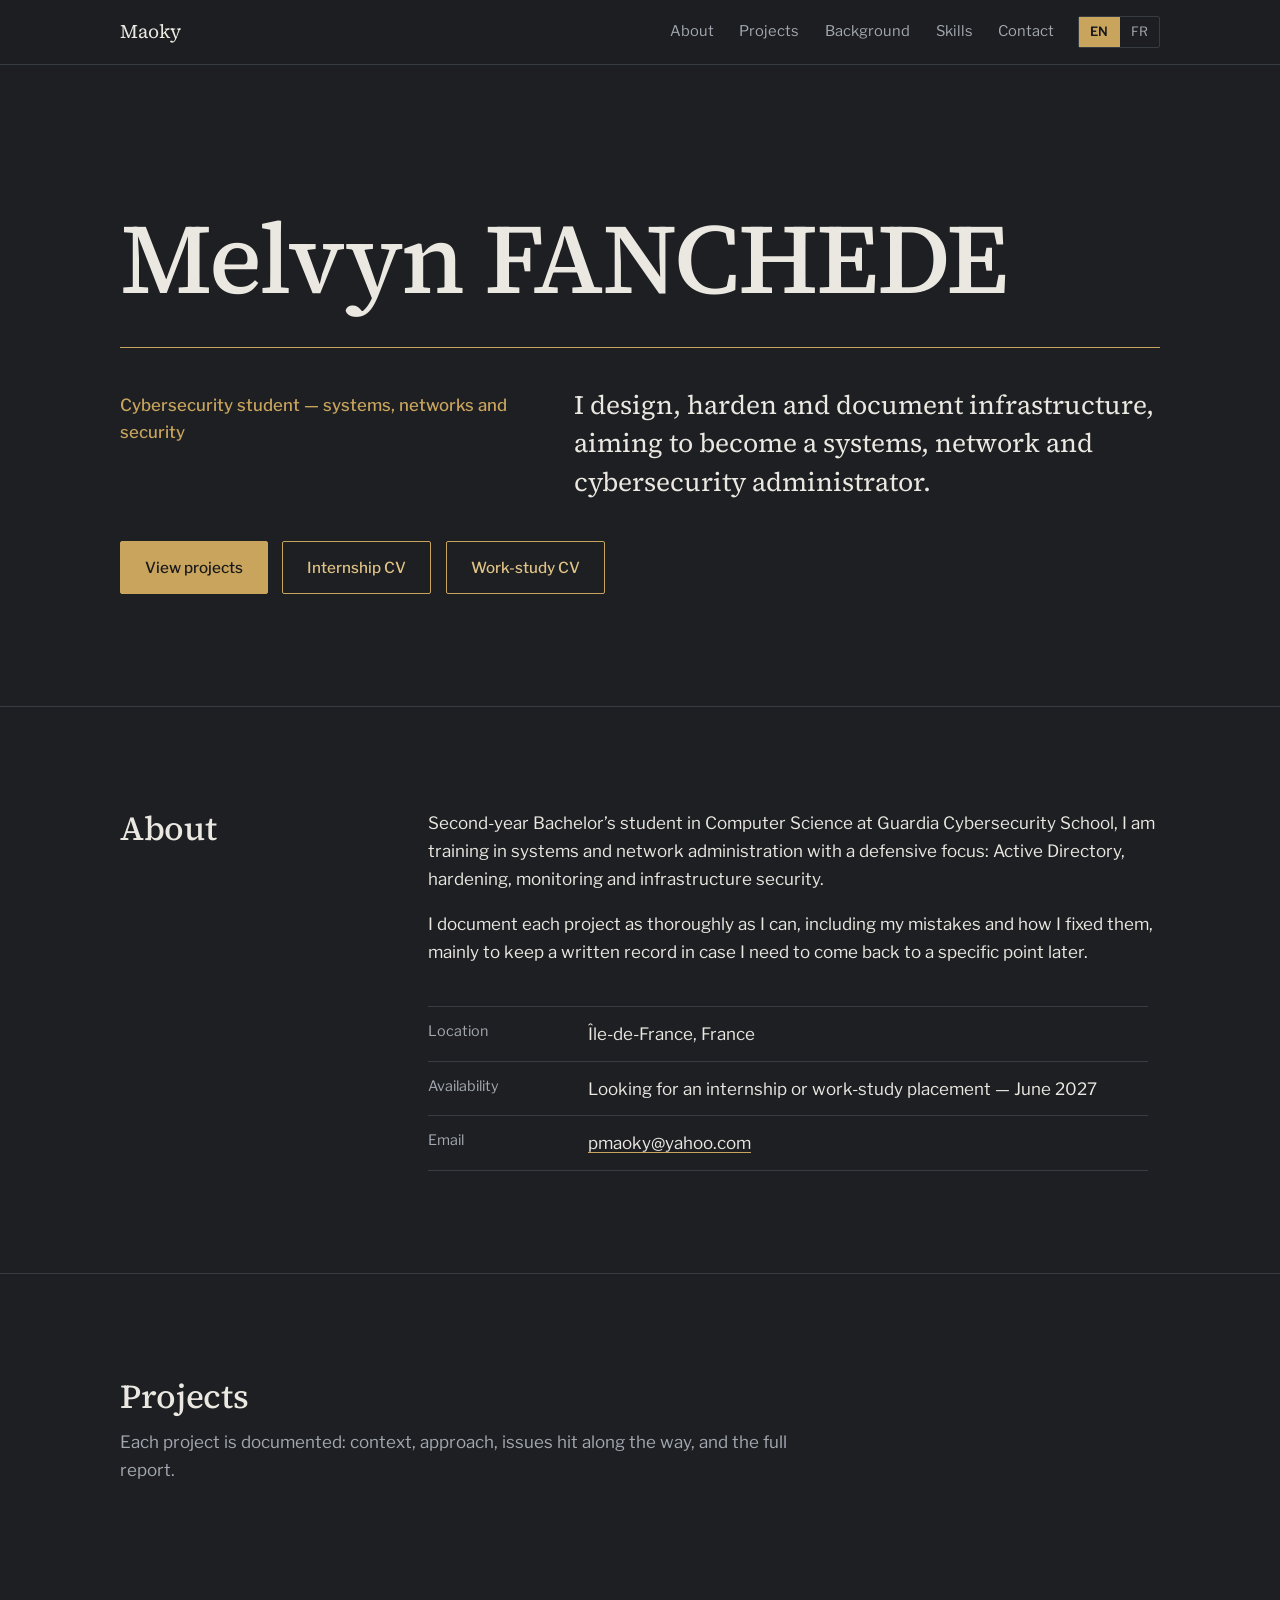
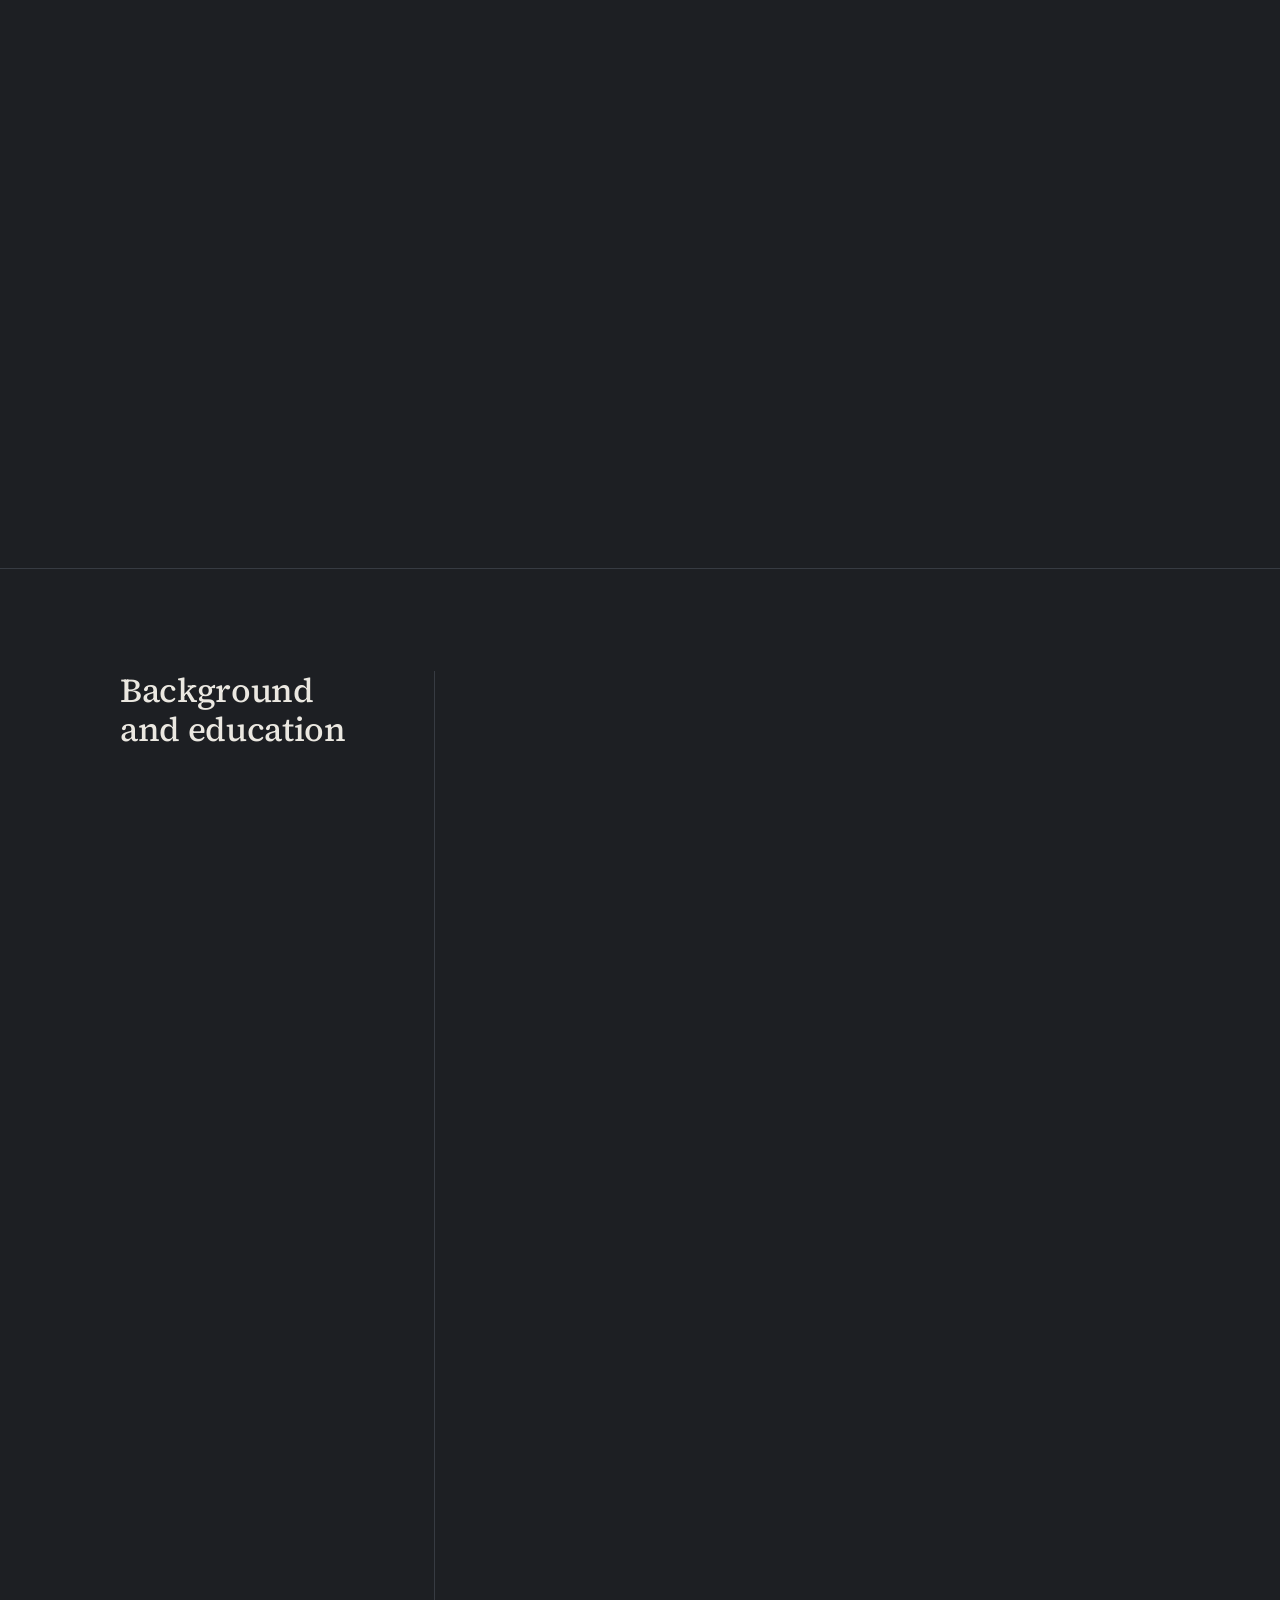
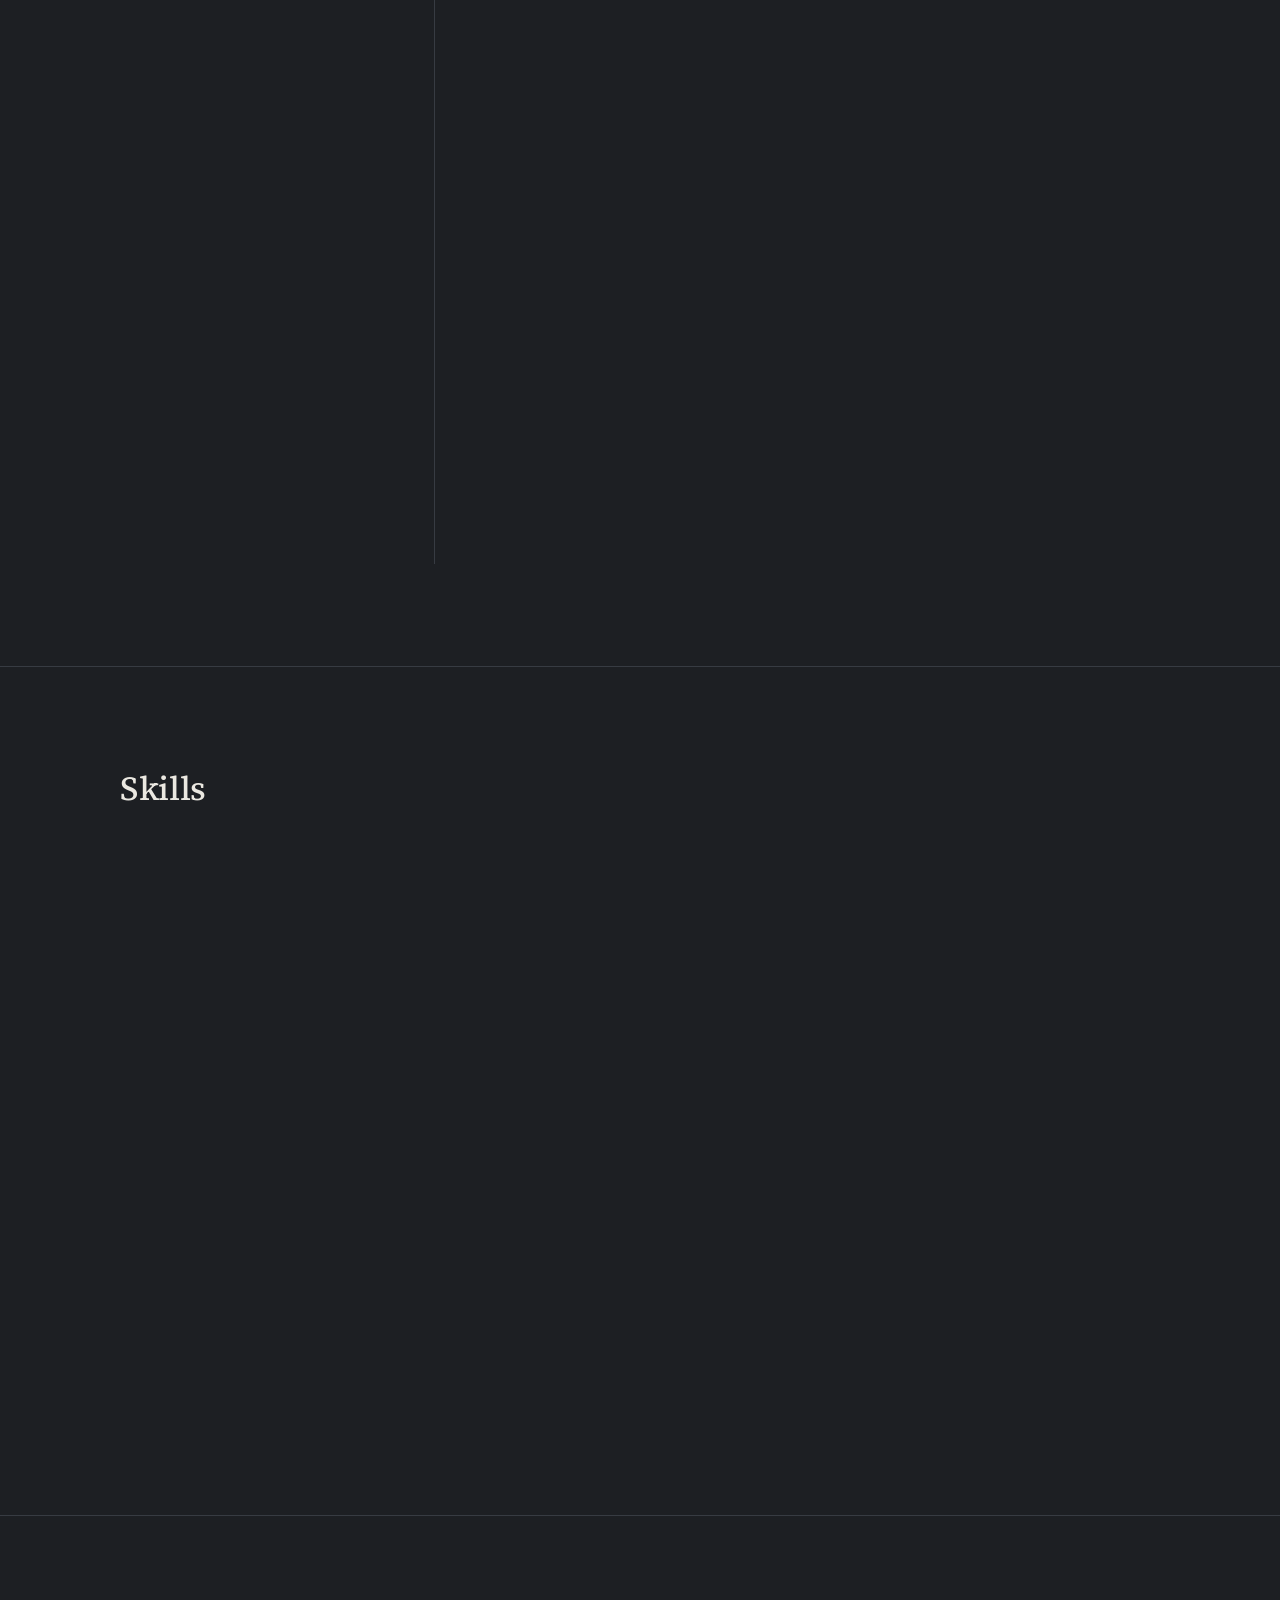
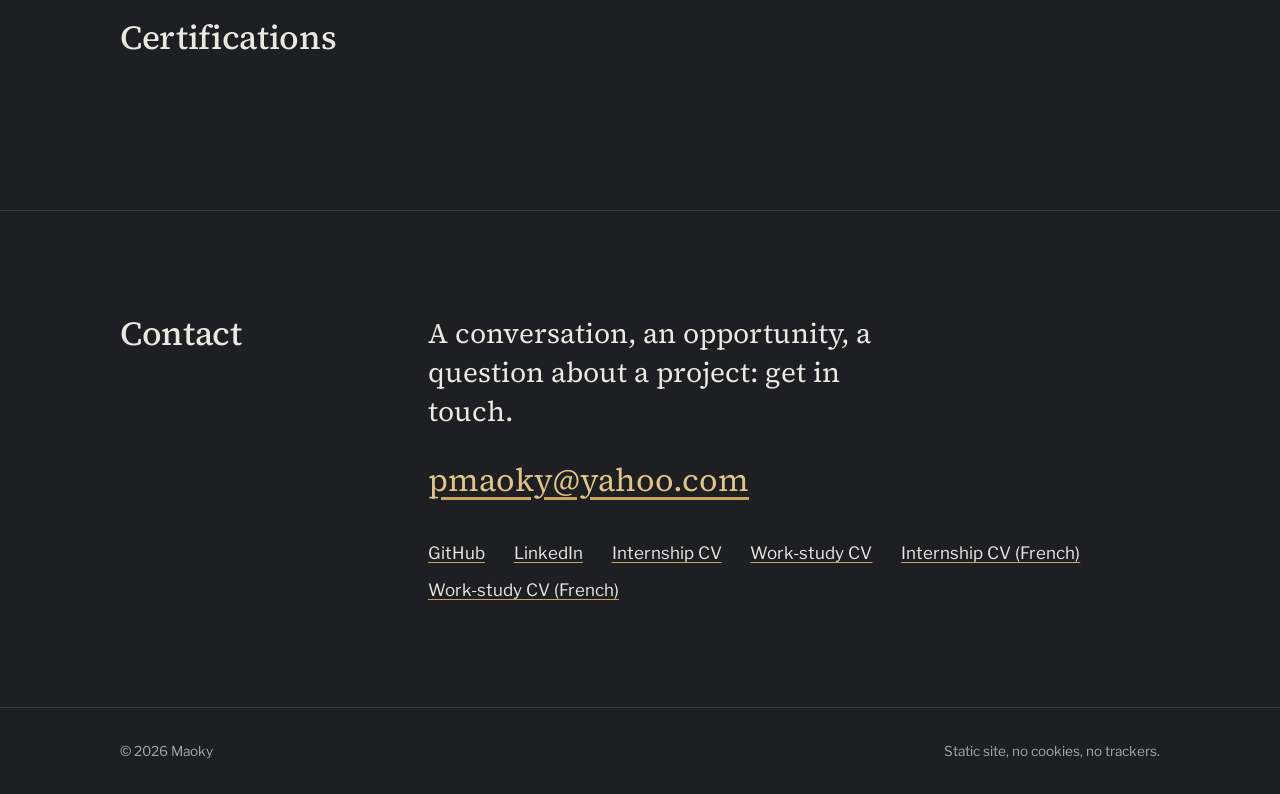
==== en/index.html @ ddc6fbf3 "Initial commit" ====
<!doctype html>
<html lang="en">
<head>
  <meta charset="utf-8">
  <meta name="viewport" content="width=device-width, initial-scale=1">
  <!-- Politique de sécurité du contenu : seules les ressources du site lui-même sont autorisées. -->
  <meta http-equiv="Content-Security-Policy" content="default-src 'none'; script-src 'self'; style-src 'self'; img-src 'self' data:; font-src 'self'; object-src 'self'; frame-src 'self'; connect-src 'self'; base-uri 'none'; form-action 'none'">
  <meta name="referrer" content="strict-origin-when-cross-origin">
  <meta name="color-scheme" content="dark">
  <meta name="theme-color" content="#1d1f23">
  <title>Maoky — Cybersecurity student: systems, networks and security</title>
  <meta name="description" content="I design, harden and document infrastructure, aiming to become a systems, network and cybersecurity administrator.">
  <link rel="icon" href="../favicon.svg" type="image/svg+xml">
  <link rel="stylesheet" href="../css/style.css?v=3">
  <script src="../js/main.js?v=3" defer></script>
</head>
<body data-page="home" data-root="../">
  <a class="skip" href="#main">Skip to content</a>
  <header class="topbar">
    <div class="wrap topbar-inner">
      <a class="brand" href="index.html">Maoky</a>
      <nav aria-label="Navigation">
        <ul class="nav">
          <li><a href="#about">About</a></li>
          <li><a href="#projects">Projects</a></li>
          <li><a href="#journey">Background</a></li>
          <li><a href="#skills">Skills</a></li>
          <li><a href="#contact">Contact</a></li>
        </ul>
      </nav>
      <div class="langs" role="group" aria-label="Langue / Language">
        <span aria-current="true">EN</span>
        <a href="../index.html" hreflang="fr" lang="fr" title="Switch to French">FR</a>
      </div>
    </div>
  </header>

  <main id="main">

    <!-- Accueil -->
    <section class="hero">
      <div class="wrap">
        <h1 class="hero-name">Melvyn FANCHEDE</h1>
        <div class="hero-rule" aria-hidden="true"></div>
        <div class="hero-grid">
          <p class="hero-role">Cybersecurity student — systems, networks and security</p>
          <p class="hero-tagline">I design, harden and document infrastructure, aiming to become a systems, network and cybersecurity administrator.</p>
        </div>
        <div class="actions">
          <a class="btn btn-solid" href="#projects">View projects</a>
          <a class="btn" href="../files/cv-stage-en.pdf" download>Internship CV</a>
          <a class="btn" href="../files/cv-alternance-en.pdf" download>Work-study CV</a>
        </div>
      </div>
    </section>

    <!-- À propos -->
    <section id="about" class="section">
      <div class="wrap two-col">
        <div><h2>About</h2></div>
        <div class="about-body">
          <p class="prose">Second-year Bachelor’s student in Computer Science at Guardia Cybersecurity School, I am training in systems and network administration with a defensive focus: Active Directory, hardening, monitoring and infrastructure security.</p>
          <p class="prose">I document each project as thoroughly as I can, including my mistakes and how I fixed them, mainly to keep a written record in case I need to come back to a specific point later.</p>
          <dl class="facts">
            <div><dt>Location</dt><dd>Île-de-France, France</dd></div>
            <div><dt>Availability</dt><dd>Looking for an internship or work-study placement — June 2027</dd></div>
            <div><dt>Email</dt><dd><a href="mailto:pmaoky@yahoo.com">pmaoky@yahoo.com</a></dd></div>
          </dl>
        </div>
      </div>
    </section>

    <!-- Projets : la liste est construite par js/main.js à partir de data/projets.json -->
    <section id="projects" class="section">
      <div class="wrap">
        <div class="section-head">
          <h2>Projects</h2>
          <p class="lead">Each project is documented: context, approach, issues hit along the way, and the full report.</p>
        </div>
        <div id="projects-list" aria-live="polite">
          <noscript><p class="state">JavaScript is required to display the projects.</p></noscript>
        </div>
      </div>
    </section>

    <!-- Parcours -->
    <section id="journey" class="section">
      <div class="wrap two-col">
        <div><h2>Background and education</h2></div>
        <ol class="timeline">
        <li class="step education reveal">
          <p class="step-period">2025 – present</p>
          <h3>Bachelor’s degree in Computer Science</h3>
          <p class="step-place"><span class="tag">Education</span> Guardia Cybersecurity School - Puteaux, France</p>
          <p class="prose"> - Infrastructure, systems and network administration &amp; monitoring</p>
          <p class="prose"> - Secure full-stack web development</p>
          <p class="prose"> - Crisis management exercise</p>
          <p class="prose"> - Introduction to reverse engineering</p>
          <p class="prose"> - Basic pentesting techniques</p>
          <p class="prose"> - Understanding cybersecurity challenges</p>
        </li>
        <li class="step experience reveal">
          <p class="step-period">May 2026 – July 2026</p>
          <h3>Systems and Network Administrator Intern</h3>
          <p class="step-place"><span class="tag">Experience</span> Les Résidences Yvelines Essonne - Mantes-la-Jolie, France</p>
          <p class="prose"> - IT asset management and support: helped renew the computer fleet by securing new workstations and handling day-to-day incidents, ensuring a smooth transition for users.</p>
          <p class="prose"> - Audited file servers by analysing internal access rights, identifying potential vulnerabilities.</p>
          <p class="prose"> - Mapped the internal network, making the infrastructure easier to understand and weak points easier to spot.</p>
          <p class="prose"> - Analysed the Microsoft security solutions in place, documenting configurations and protection mechanisms for the team.</p>
        </li>
         <li class="step education reveal">
          <p class="step-period">2022 - 2025</p>
          <h3>French Technological Baccalaureate STI2D - Digital Information Systems (SIN)</h3>
          <p class="step-place"><span class="tag">Education</span> Lycée Jules Ferry - Versailles, France</p>
          <p class="prose"> - Introduction to web languages such as HTML, CSS, JS and Bootstrap.</p>
          <p class="prose"> - Networking fundamentals.</p>
          <p class="prose"> - Arduino-based projects.</p>
          <p class="prose"> - Building SQL databases.</p>
        </li>
        <li class="step experience reveal">
          <p class="step-period">February 2022 - 1 week</p>
          <h3>Laboratory Technician Intern</h3>
          <p class="step-place"><span class="tag">Experience</span> GINGER CEBTP - Élancourt, France</p>
          <p class="prose"> - Designed and tested technical solutions using laboratory tools, meeting specific project needs.</p>
          <p class="prose"> - Ran tests on samples in the lab, helping validate project results.</p>
          <p class="prose"> - Used chemistry lab equipment for experiments, following safety and handling protocols.</p>
        </li>
        </ol>
      </div>
    </section>

    <!-- Compétences -->
    <section id="skills" class="section">
      <div class="wrap">
        <div class="section-head"><h2>Skills</h2></div>
        <div class="skill-grid">
        <div class="skill reveal">
          <h3>Active Directory</h3>
          <ul>
            <li>Windows Server, AD DS, GPO, tiered administration model</li>
            <li>PKI (AD CS) and LDAPS</li>
            <li>PingCastle audit and remediation</li>
            <li>PowerShell</li>
          </ul>
        </div>
        <div class="skill reveal">
          <h3>Networking</h3>
          <ul>
            <li>VLAN, trunk, inter-VLAN routing</li>
            <li>DHCP, DMZ</li>
            <li>pfSense</li>
          </ul>
        </div>
        <div class="skill reveal">
          <h3>Linux and monitoring</h3>
          <ul>
            <li>Debian</li>
            <li>Kali Linux</li>
            <li>Ubuntu</li>
            <li>Teleport bastion</li>
          </ul>
        </div>
        <div class="skill reveal">
          <h3>Virtualization</h3>
          <ul>
            <li>VMware Workstation</li>
            <li>VirtualBox</li>
            <li>Proxmox</li>
            <li>GNS3</li>
          </ul>
        </div>
        <div class="skill reveal">
          <h3>Pentesting</h3>
          <ul>
            <li>Banner Grabbing</li>
            <li>OS Fingerprinting</li>
            <li>Nmap</li>
            <li>Netdiscover</li>
            <li>Msfvenom</li>
            <li>Metasploitable</li>
          </ul>
        </div>
        </div>
      </div>
    </section>

    <!-- Certifications : images dans images/certifications/ (chemin avec ../ car la page est dans en/)
         Pour en ajouter une, copie un bloc <li>…</li> et change l'image, le texte "alt" et la légende. -->
    <section id="certifications" class="section">
      <div class="wrap">
        <div class="section-head"><h2>Certifications</h2></div>
        <ul class="gallery">
          <!-- Exemple : enlève les marques de commentaire autour de ce bloc et remplace les valeurs
          <li class="reveal">
            <figure>
              <a href="../images/certifications/nom-du-fichier.jpg" target="_blank" rel="noopener noreferrer">
                <img src="../images/certifications/nom-du-fichier.jpg" alt="Certificate Certification name" loading="lazy" decoding="async">
              </a>
              <figcaption>Certification name — Issuer, 2026</figcaption>
            </figure>
          </li>
          -->
        </ul>
      </div>
    </section>

    <!-- Contact -->
    <section id="contact" class="section contact">
      <div class="wrap two-col">
        <div><h2>Contact</h2></div>
        <div>
          <p class="contact-lead">A conversation, an opportunity, a question about a project: get in touch.</p>
          <p><a class="contact-mail" href="mailto:pmaoky@yahoo.com">pmaoky@yahoo.com</a></p>
          <ul class="links">
            <li><a href="https://github.com/ma0ky" rel="noopener noreferrer" target="_blank">GitHub</a></li>
            <li><a href="https://www.linkedin.com/in/melvyn-fanchede-admin" rel="noopener noreferrer" target="_blank">LinkedIn</a></li>
            <li><a href="../files/cv-stage-en.pdf" download>Internship CV</a></li>
            <li><a href="../files/cv-alternance-en.pdf" download>Work-study CV</a></li>
            <li><a href="../files/cv-stage-fr.pdf" download hreflang="fr">Internship CV (French)</a></li>
            <li><a href="../files/cv-alternance-fr.pdf" download hreflang="fr">Work-study CV (French)</a></li>
          </ul>
        </div>
      </div>
    </section>

  </main>

  <footer class="footer">
    <div class="wrap footer-inner">
      <span>© 2026 Maoky</span>
      <span>Static site, no cookies, no trackers.</span>
    </div>
  </footer>
</body>
</html>
---- css/style.css ----
/* ───────── Polices (auto-hébergées, aucune requête externe) ───────── */
@font-face {
  font-family: 'Libre Franklin';
  font-style: normal;
  font-weight: 100 900;
  font-display: swap;
  src: url('../fonts/libre-franklin-latin-wght-normal.woff2') format('woff2');
}
@font-face {
  font-family: 'Source Serif 4';
  font-style: normal;
  font-weight: 200 900;
  font-display: swap;
  src: url('../fonts/source-serif-4-latin-wght-normal.woff2') format('woff2');
}

/* ───────── Tokens ───────── */
:root {
  --bg: #1d1f23;          /* anthracite */
  --bg-deep: #17181b;
  --bg-raised: #25282d;
  --line: #373b42;
  --text: #ebe8e1;
  --muted: #a3a8b0;
  --gold: #c9a45c;        /* laiton, sobre */
  --gold-bright: #e0c386;
  --gold-tint: rgba(201, 164, 92, 0.09);

  --serif: 'Source Serif 4', 'Iowan Old Style', Palatino, Georgia, serif;
  --sans: 'Libre Franklin', system-ui, -apple-system, 'Segoe UI', sans-serif;

  --wrap: 1120px;
  --gutter: clamp(1.25rem, 4vw, 2.5rem);
}

/* ───────── Base ───────── */
*, *::before, *::after { box-sizing: border-box; }
html { scroll-padding-top: 5.5rem; -webkit-text-size-adjust: 100%; }
body {
  margin: 0;
  background: var(--bg);
  color: var(--text);
  font-family: var(--sans);
  font-size: 1.0625rem;
  line-height: 1.65;
  -webkit-font-smoothing: antialiased;
}
@media (prefers-reduced-motion: no-preference) { html { scroll-behavior: smooth; } }
::selection { background: var(--gold); color: var(--bg-deep); }
img { display: block; max-width: 100%; }
a { color: inherit; text-decoration-color: var(--gold); text-underline-offset: 0.2em; }
a:hover { color: var(--gold-bright); }
:focus-visible { outline: 2px solid var(--gold-bright); outline-offset: 3px; border-radius: 2px; }
ul, ol { margin: 0; padding: 0; list-style: none; }
p { margin: 0 0 1em; }
h1, h2, h3 { font-family: var(--serif); font-weight: 500; line-height: 1.15; margin: 0; letter-spacing: -0.01em; }
h2 { font-size: clamp(1.7rem, 3vw, 2.1rem); }
h3 { font-size: 1.35rem; }
.muted { color: var(--muted); }

.wrap { width: 100%; max-width: var(--wrap); margin: 0 auto; padding: 0 var(--gutter); }
.narrow > * { max-width: 780px; }

.skip { position: absolute; left: -999px; top: 0.5rem; background: var(--gold); color: var(--bg-deep); padding: 0.5rem 1rem; z-index: 100; }
.skip:focus { left: 0.5rem; }

/* ───────── Barre du haut ───────── */
.topbar {
  position: sticky; top: 0; z-index: 50;
  background: rgba(29, 31, 35, 0.92);
  backdrop-filter: blur(8px);
  border-bottom: 1px solid var(--line);
}
.topbar-inner { display: flex; align-items: center; gap: 1.5rem; min-height: 4rem; flex-wrap: wrap; }
.brand { font-family: var(--serif); font-size: 1.2rem; text-decoration: none; margin-right: auto; padding: 0.5rem 0; }
.nav { display: flex; gap: 1.6rem; font-size: 0.92rem; }
.nav a { color: var(--muted); text-decoration: none; padding: 0.4rem 0; border-bottom: 1px solid transparent; transition: color 0.2s, border-color 0.2s; }
.nav a:hover { color: var(--text); border-color: var(--gold); }
.langs { display: flex; font-size: 0.8rem; border: 1px solid var(--line); border-radius: 2px; }
.langs > * { padding: 0.25rem 0.7rem; text-decoration: none; }
.langs [aria-current] { background: var(--gold); color: var(--bg-deep); font-weight: 600; }
.langs a { color: var(--muted); }
@media (max-width: 760px) {
  .topbar-inner { gap: 0.25rem 1rem; padding-bottom: 0.4rem; }
  nav { order: 3; width: 100%; overflow-x: auto; }
  .nav { gap: 1.2rem; white-space: nowrap; }
}

/* ───────── Accueil ───────── */
.hero { padding: clamp(4.5rem, 12vw, 9rem) 0 clamp(4rem, 9vw, 7rem); }
.hero-name { font-size: clamp(2.8rem, 8.5vw, 6.2rem); line-height: 1; font-weight: 500; letter-spacing: -0.02em; }
.hero-rule { height: 1px; background: var(--gold); margin: clamp(1.5rem, 3vw, 2.5rem) 0; transform-origin: left; }
.hero-grid { display: grid; gap: 1.2rem 4rem; }
@media (min-width: 860px) { .hero-grid { grid-template-columns: 1fr 1.5fr; align-items: start; } }
.hero-role { color: var(--gold); font-weight: 500; font-size: 1.05rem; margin: 0.35rem 0 0; }
.hero-tagline { font-family: var(--serif); font-size: clamp(1.3rem, 2.4vw, 1.65rem); line-height: 1.45; margin: 0; }
.actions { display: flex; flex-wrap: wrap; gap: 0.9rem; margin-top: 2.5rem; }

/* Un seul moment orchestré : l'ouverture de l'accueil */
@media (prefers-reduced-motion: no-preference) {
  .hero-name { animation: rise 0.8s cubic-bezier(0.2, 0.7, 0.2, 1) both; }
  .hero-rule { animation: draw 1.1s cubic-bezier(0.6, 0, 0.2, 1) 0.3s both; }
  .hero-grid { animation: rise 0.8s ease 0.85s both; }
  .actions { animation: rise 0.8s ease 1.05s both; }
}
@keyframes rise { from { opacity: 0; transform: translateY(14px); } to { opacity: 1; transform: none; } }
@keyframes draw { from { transform: scaleX(0); } to { transform: scaleX(1); } }

/* ───────── Boutons ───────── */
.btn {
  display: inline-block; padding: 0.8rem 1.5rem;
  border: 1px solid var(--gold); border-radius: 2px;
  color: var(--gold-bright); text-decoration: none; font-weight: 500; font-size: 0.95rem;
  transition: background 0.2s, color 0.2s;
}
.btn:hover { background: var(--gold-tint); color: var(--gold-bright); }
.btn.btn-solid { background: var(--gold); color: var(--bg-deep); }
.btn.btn-solid:hover { background: var(--gold-bright); color: var(--bg-deep); }
.textlink { color: var(--gold-bright); font-weight: 500; font-size: 0.95rem; }

/* ───────── Sections ───────── */
.section { padding: clamp(3.5rem, 8vw, 6.5rem) 0; border-top: 1px solid var(--line); }
.section-head { margin-bottom: clamp(2rem, 4vw, 3.5rem); max-width: 60ch; }
.section-head .lead { color: var(--muted); margin: 0.8rem 0 0; }
.two-col { display: grid; gap: 1.5rem 4rem; grid-template-columns: minmax(0, 1fr); }
.two-col > * { min-width: 0; }
@media (min-width: 860px) {
  .two-col { grid-template-columns: minmax(0, 1fr) minmax(0, 3fr); }
  .two-col > :first-child { position: sticky; top: 6rem; align-self: start; }
}
.prose { max-width: 66ch; margin-bottom: 1em; }
.prose.pre { white-space: pre-line; }
.points { list-style: disc; padding-left: 1.25em; }
.points li { margin-bottom: 0.5em; }
.points li::marker { color: var(--gold); }
.points .pre { white-space: pre-line; }

/* À propos */
.facts { margin: 2.5rem 0 0; max-width: 60ch; }
.facts > div { display: grid; grid-template-columns: minmax(5.5rem, 9rem) minmax(0, 1fr); gap: 1rem; padding: 0.8rem 0; border-top: 1px solid var(--line); }
.facts > div:last-child { border-bottom: 1px solid var(--line); }
.facts dt { color: var(--muted); font-size: 0.9rem; }
.facts dd { margin: 0; overflow-wrap: anywhere; }

/* ───────── Projets ───────── */
.feature { display: grid; gap: 1.8rem 3.5rem; margin-bottom: clamp(3rem, 6vw, 5rem); }
@media (min-width: 860px) { .feature { grid-template-columns: 1.15fr 1fr; align-items: center; } }
.feature-media {
  display: block; aspect-ratio: 16 / 10; overflow: hidden;
  border: 1px solid var(--line); border-radius: 3px; background: var(--bg-raised);
  text-decoration: none;
}
.feature-media img { width: 100%; height: 100%; object-fit: cover; transition: transform 0.7s cubic-bezier(0.2, 0.7, 0.2, 1); }
.feature:hover .feature-media img { transform: scale(1.035); }
.ph {
  display: grid; place-items: center; width: 100%; height: 100%;
  background: linear-gradient(135deg, var(--bg-raised), var(--bg-deep));
  font-family: var(--serif); font-size: clamp(3rem, 8vw, 5rem); color: var(--gold); opacity: 0.75;
}
.feature-body h3 { font-size: clamp(1.6rem, 3vw, 2.1rem); margin: 0.2rem 0 1rem; }
.feature-body h3 a { text-decoration: none; }
.meta { color: var(--muted); font-size: 0.88rem; margin: 0; }

.chips { display: flex; flex-wrap: wrap; gap: 0.4rem; margin: 0 0 1.4rem; }
.chips li { border: 1px solid var(--line); border-radius: 2px; padding: 0.1rem 0.6rem; font-size: 0.8rem; color: var(--muted); }

.index { border-top: 1px solid var(--line); }
.index > li { border-bottom: 1px solid var(--line); }
.row {
  position: relative; display: grid; gap: 0.5rem 2rem; padding: 1.5rem 1rem;
  text-decoration: none; transition: background 0.25s;
}
@media (min-width: 860px) { .row { grid-template-columns: 9.5rem 1fr 14rem; align-items: baseline; } }
.row::before {
  content: ''; position: absolute; left: 0; top: 0; bottom: 0; width: 3px;
  background: var(--gold); transform: scaleY(0); transform-origin: top; transition: transform 0.3s ease;
}
.row:hover { background: var(--gold-tint); color: var(--text); }
.row:hover::before, .row:focus-visible::before { transform: scaleY(1); }
.row-date { color: var(--muted); font-size: 0.9rem; }
.row-main { display: grid; gap: 0.25rem; }
.row-title { font-family: var(--serif); font-size: 1.35rem; line-height: 1.25; }
.row-sum { color: var(--muted); font-size: 0.95rem; }
.row-stack { color: var(--muted); font-size: 0.85rem; }
.row:hover .row-title { color: var(--gold-bright); }

/* ───────── Parcours (une vraie séquence : frise) ───────── */
.timeline { border-left: 1px solid var(--line); margin-left: 0.4rem; }
.step { position: relative; padding: 0 0 2.8rem 2rem; }
.step:last-child { padding-bottom: 0; }
.step::before {
  content: ''; position: absolute; left: -0.4rem; top: 0.45rem; width: 0.75rem; height: 0.75rem;
  border: 1px solid var(--gold); border-radius: 50%; background: var(--bg);
}
.step.experience::before { background: var(--gold); }
.step-period { color: var(--gold); font-size: 0.9rem; font-variant-numeric: tabular-nums; margin: 0 0 0.3rem; }
.step h3 { margin-bottom: 0.35rem; }
.step-place { color: var(--muted); margin: 0 0 0.8rem; }
.tag { border: 1px solid var(--line); border-radius: 2px; padding: 0 0.45rem; font-size: 0.78rem; margin-right: 0.4rem; }

/* ───────── Compétences ───────── */
.skill-grid { display: grid; gap: 2.8rem 3rem; grid-template-columns: repeat(auto-fit, minmax(240px, 1fr)); }
.skill { position: relative; padding-top: 1.1rem; border-top: 1px solid var(--line); }
.skill::before { content: ''; position: absolute; top: -1px; left: 0; width: 2.5rem; height: 2px; background: var(--gold); }
.skill h3 { font-size: 1.2rem; margin-bottom: 0.8rem; }
.skill li { padding: 0.35rem 0; border-bottom: 1px solid var(--line); font-size: 0.97rem; color: var(--muted); }
.skill li:last-child { border-bottom: 0; }

/* ───────── Contact ───────── */
.contact-lead { font-family: var(--serif); font-size: clamp(1.35rem, 2.6vw, 1.75rem); line-height: 1.4; max-width: 30ch; margin-bottom: 1.4rem; }
.contact-mail { overflow-wrap: anywhere; font-family: var(--serif); font-size: clamp(1.4rem, 3vw, 2rem); color: var(--gold-bright); }
.links { display: flex; flex-wrap: wrap; gap: 0.6rem 1.8rem; margin-top: 2rem; }

/* ───────── Pied de page ───────── */
.footer { border-top: 1px solid var(--line); padding: 2rem 0; color: var(--muted); font-size: 0.85rem; }
.footer-inner { display: flex; flex-wrap: wrap; justify-content: space-between; gap: 0.5rem 2rem; }

/* ───────── Page projet ───────── */
.project { padding: 3rem 0 6rem; }
.back { display: inline-block; margin-bottom: 2rem; }
.project-head h1 { font-size: clamp(2.2rem, 5.5vw, 3.5rem); margin: 0.3rem 0 1.2rem; }
.project-head .lead { font-family: var(--serif); font-size: 1.3rem; line-height: 1.5; color: var(--text); max-width: 54ch; }
.stack-line { display: flex; flex-wrap: wrap; align-items: baseline; gap: 0.6rem 1.2rem; margin-top: 1.5rem; }
.stack-line .chips { margin: 0; }
.cover { width: 100%; aspect-ratio: 16 / 9; object-fit: cover; margin-top: 2.5rem; border: 1px solid var(--line); border-radius: 3px; }
.block { margin-top: 3.5rem; padding-top: 2rem; border-top: 1px solid var(--line); }
.block h2 { font-size: 1.5rem; margin-bottom: 1.1rem; }
.gallery { display: grid; gap: 1rem; grid-template-columns: repeat(auto-fit, minmax(260px, 1fr)); }
.gallery img { width: 100%; border: 1px solid var(--line); border-radius: 3px; background: var(--bg-raised); }
.gallery figure { margin: 0; }
.gallery figcaption { margin-top: 0.6rem; font-size: 0.9rem; color: var(--muted); }
.pdf { display: block; width: 100%; height: 80vh; min-height: 520px; border: 1px solid var(--line); border-radius: 3px; background: var(--bg-raised); margin-bottom: 1.4rem; }

/* ───────── Apparition au scroll (activée par main.js) ───────── */
@media (prefers-reduced-motion: no-preference) {
  .reveal { transition: opacity 0.7s ease, transform 0.7s ease; }
  .reveal.is-hidden { opacity: 0; transform: translateY(12px); }
}

/* ───────── États de chargement (projets rendus par main.js) ───────── */
.state { color: var(--muted); }
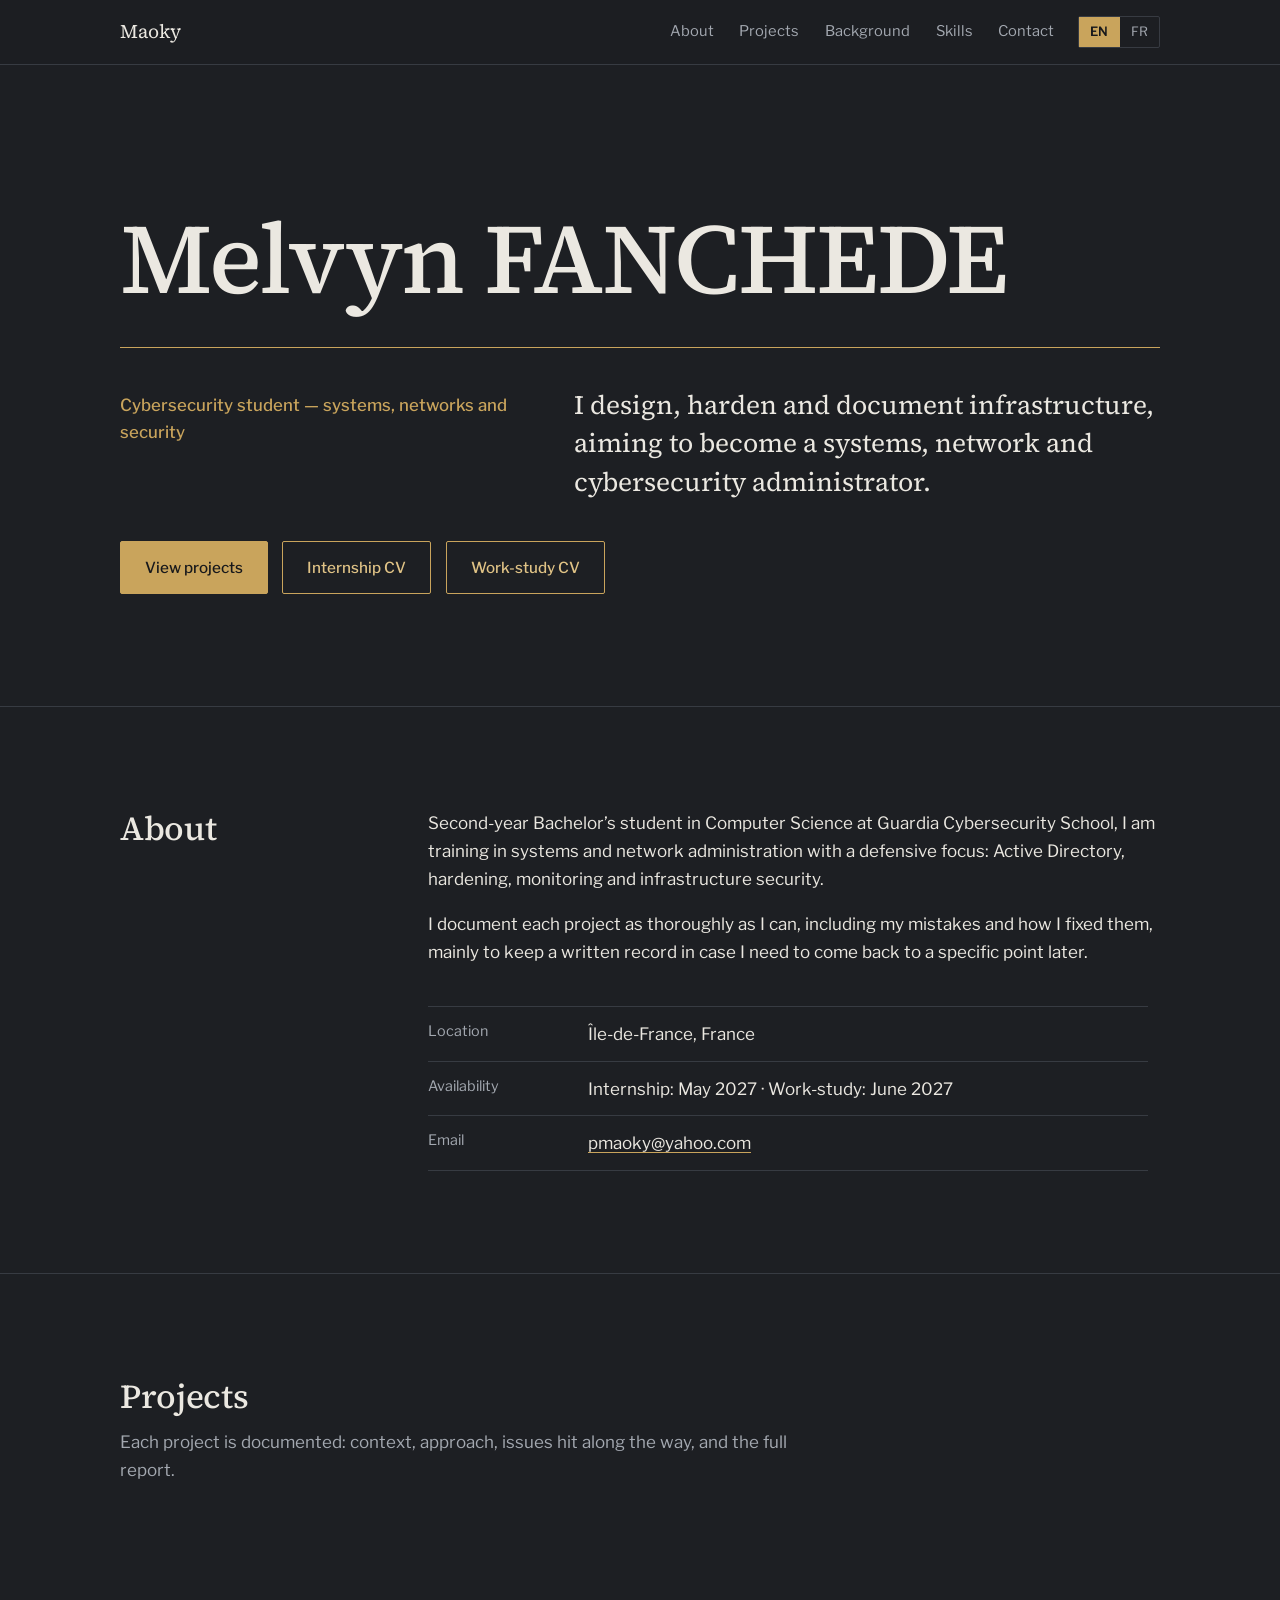
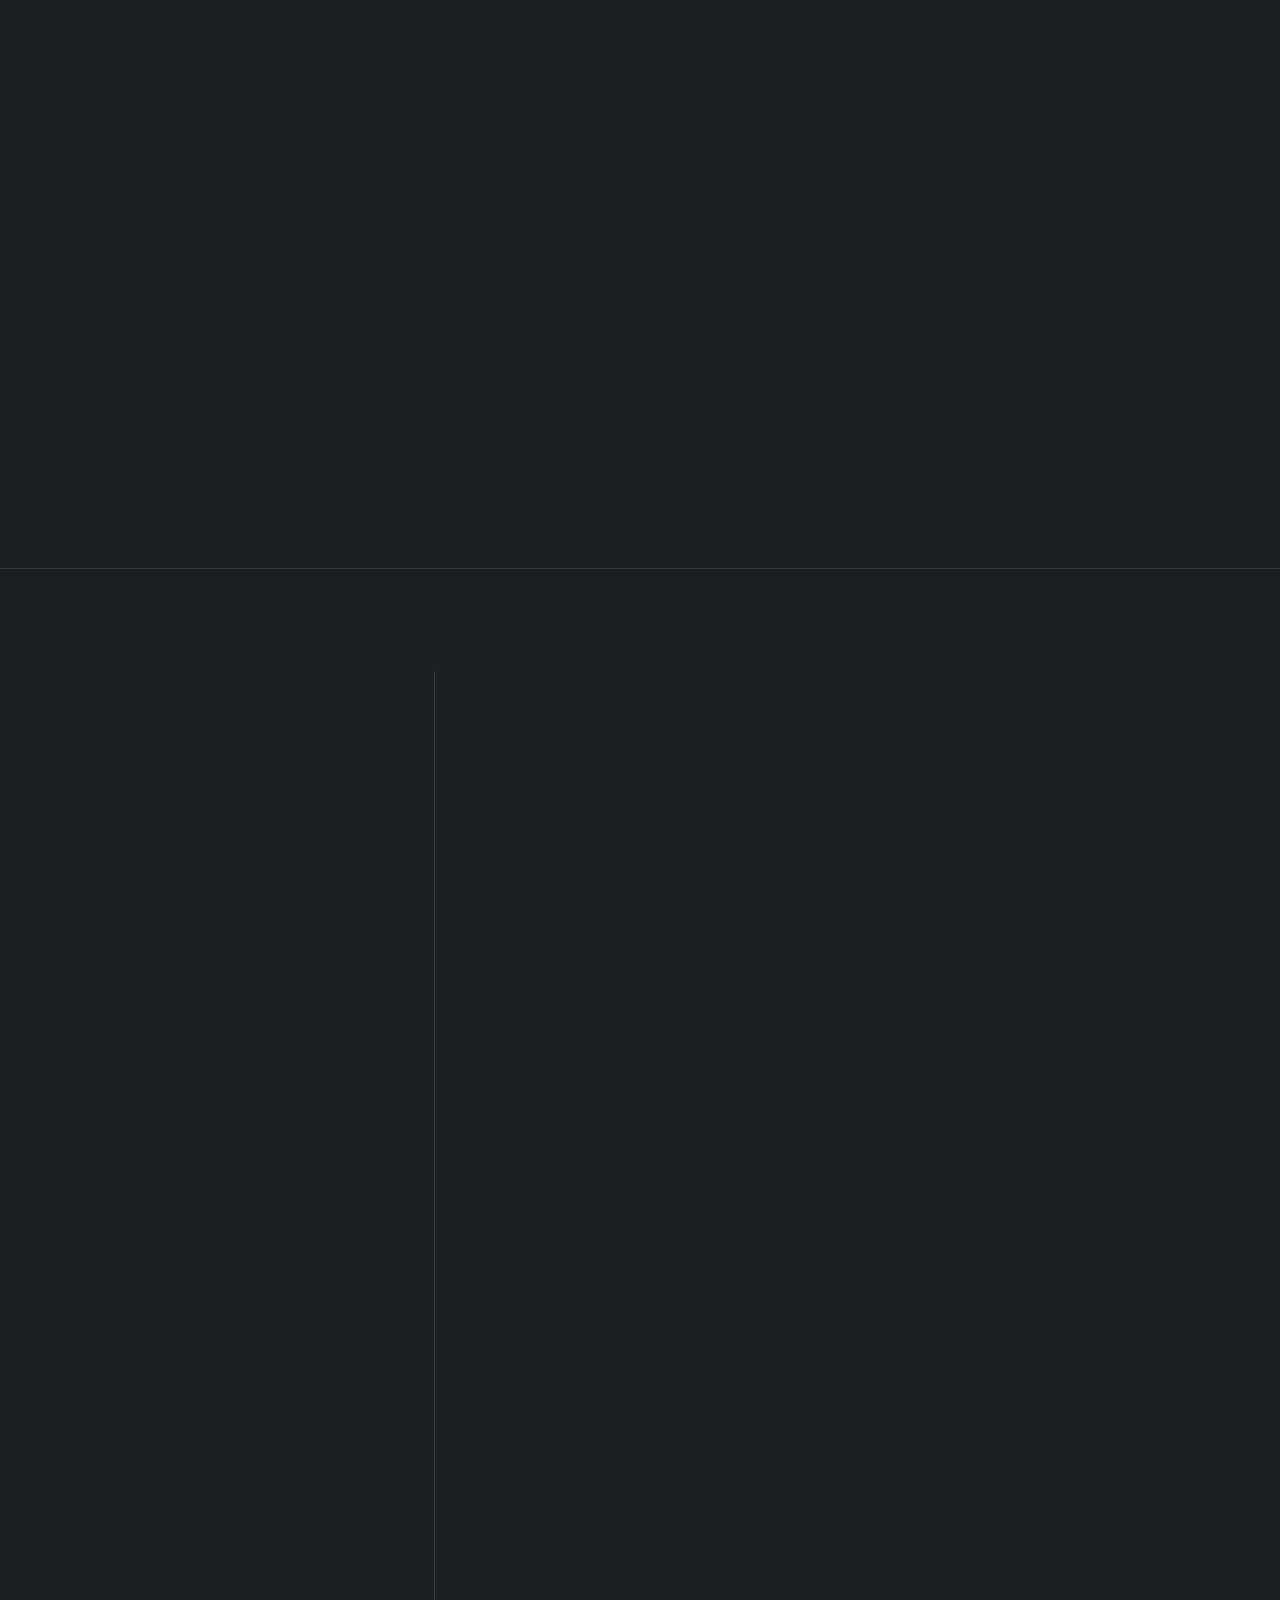
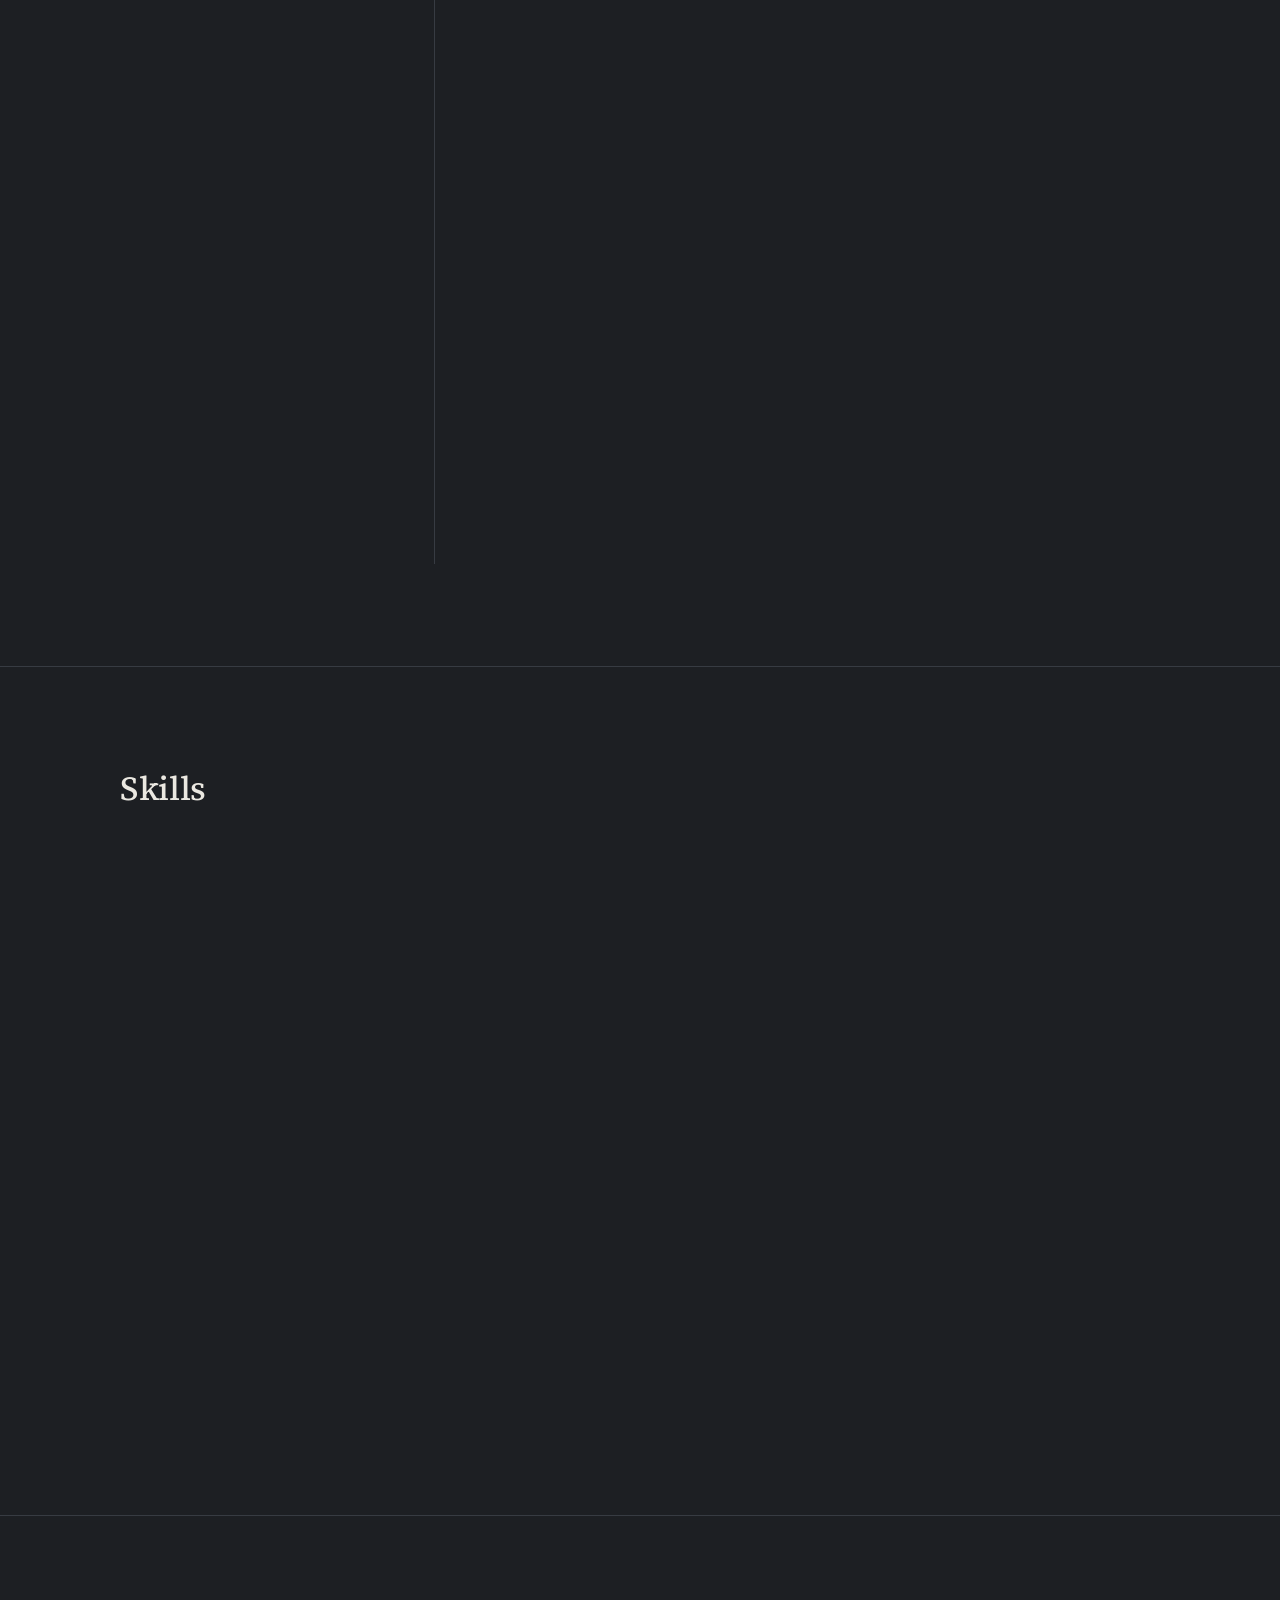
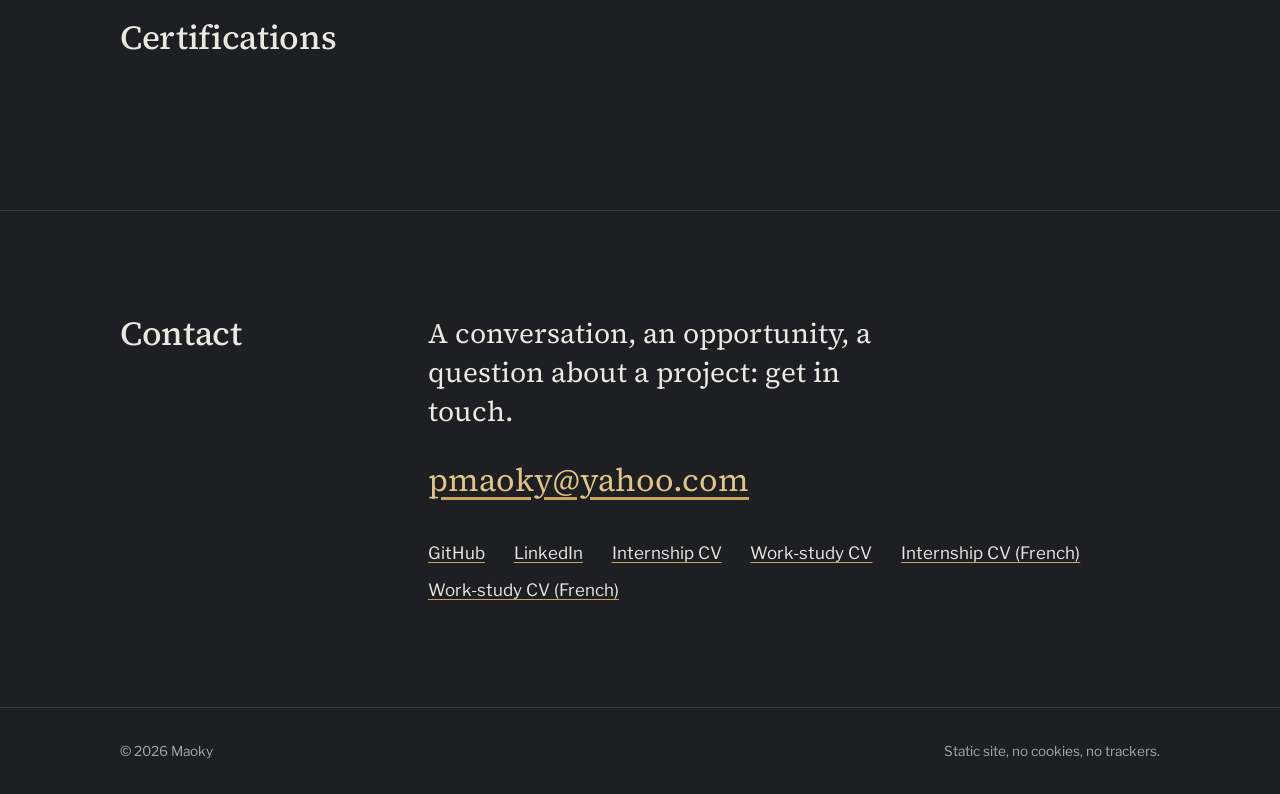
==== commit 4400ca33: "Ajout CV stage/alternance et disponibilités" ====
--- a/en/index.html
+++ b/en/index.html
@@ -63,7 +63,7 @@
           <p class="prose">I document each project as thoroughly as I can, including my mistakes and how I fixed them, mainly to keep a written record in case I need to come back to a specific point later.</p>
           <dl class="facts">
             <div><dt>Location</dt><dd>Île-de-France, France</dd></div>
-            <div><dt>Availability</dt><dd>Looking for an internship or work-study placement — June 2027</dd></div>
+            <div><dt>Availability</dt><dd>Internship: May 2027 · Work-study: June 2027</dd></div>
             <div><dt>Email</dt><dd><a href="mailto:pmaoky@yahoo.com">pmaoky@yahoo.com</a></dd></div>
           </dl>
         </div>
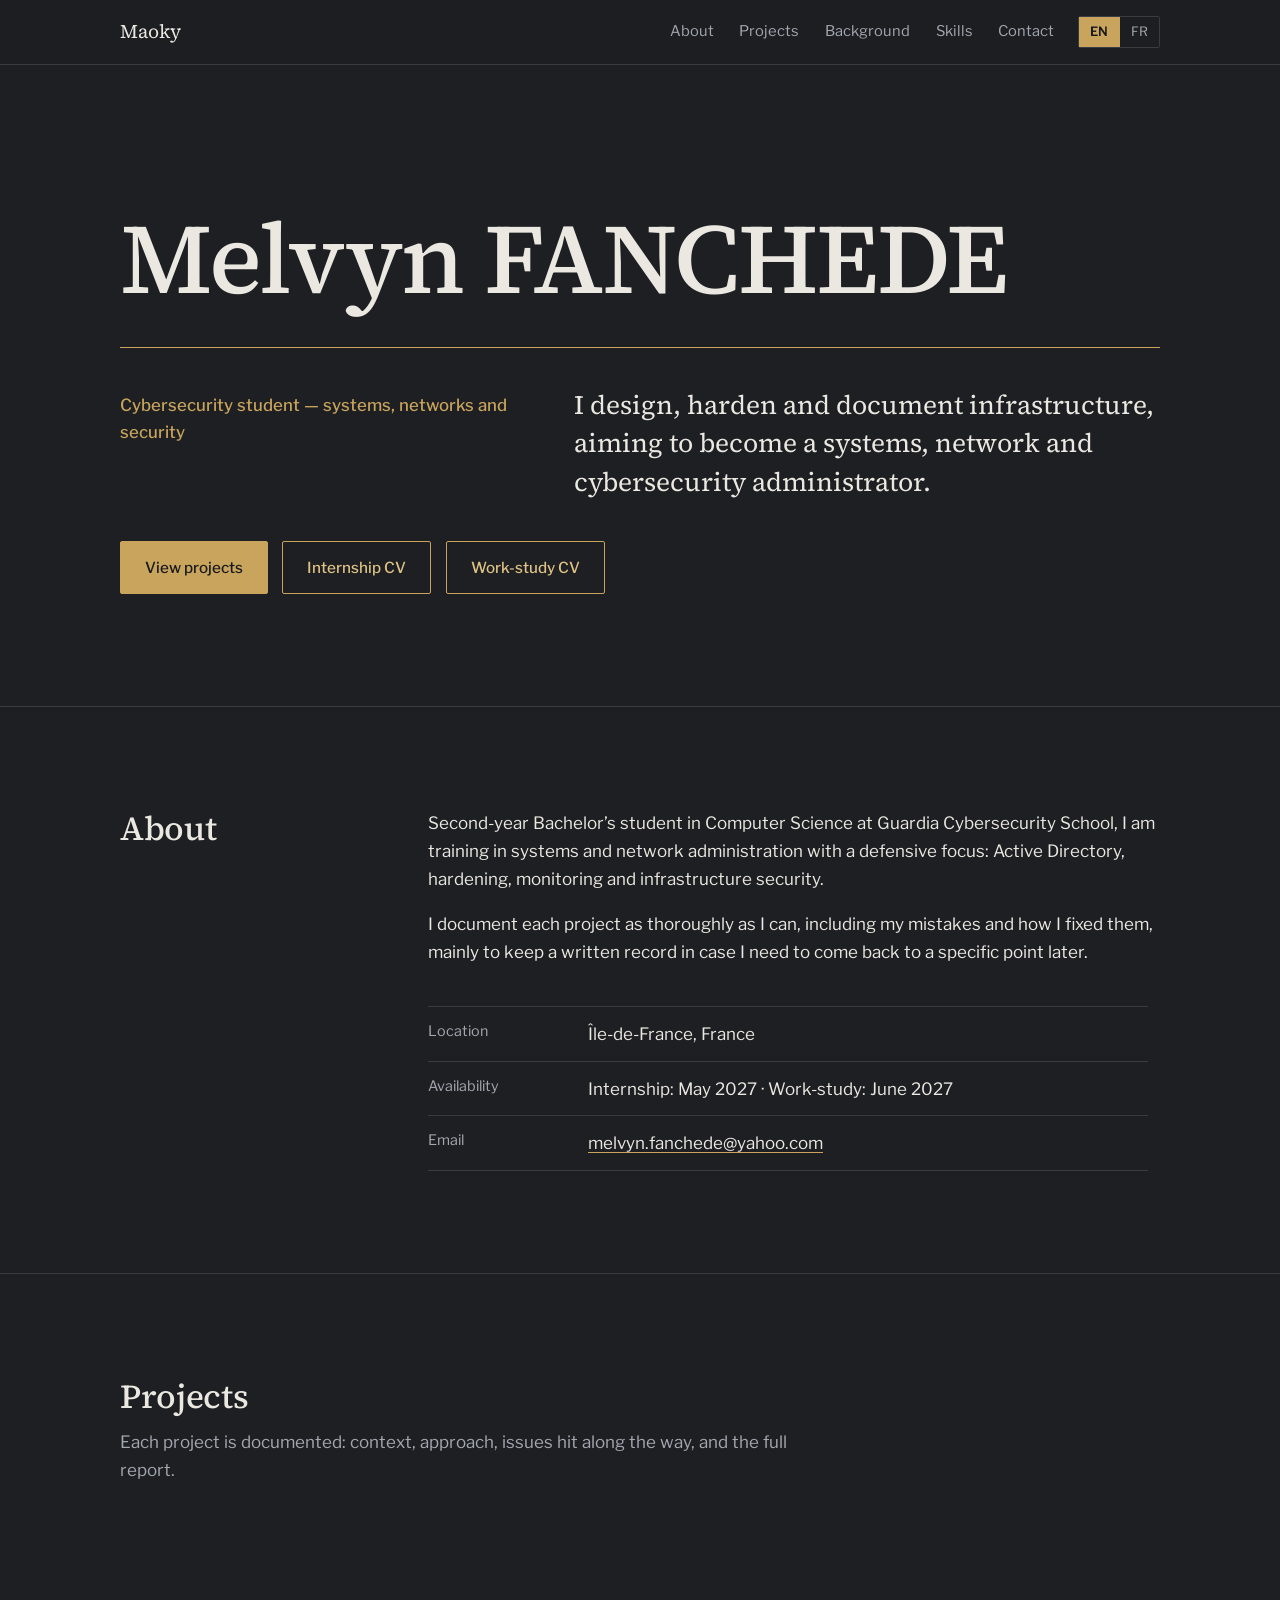
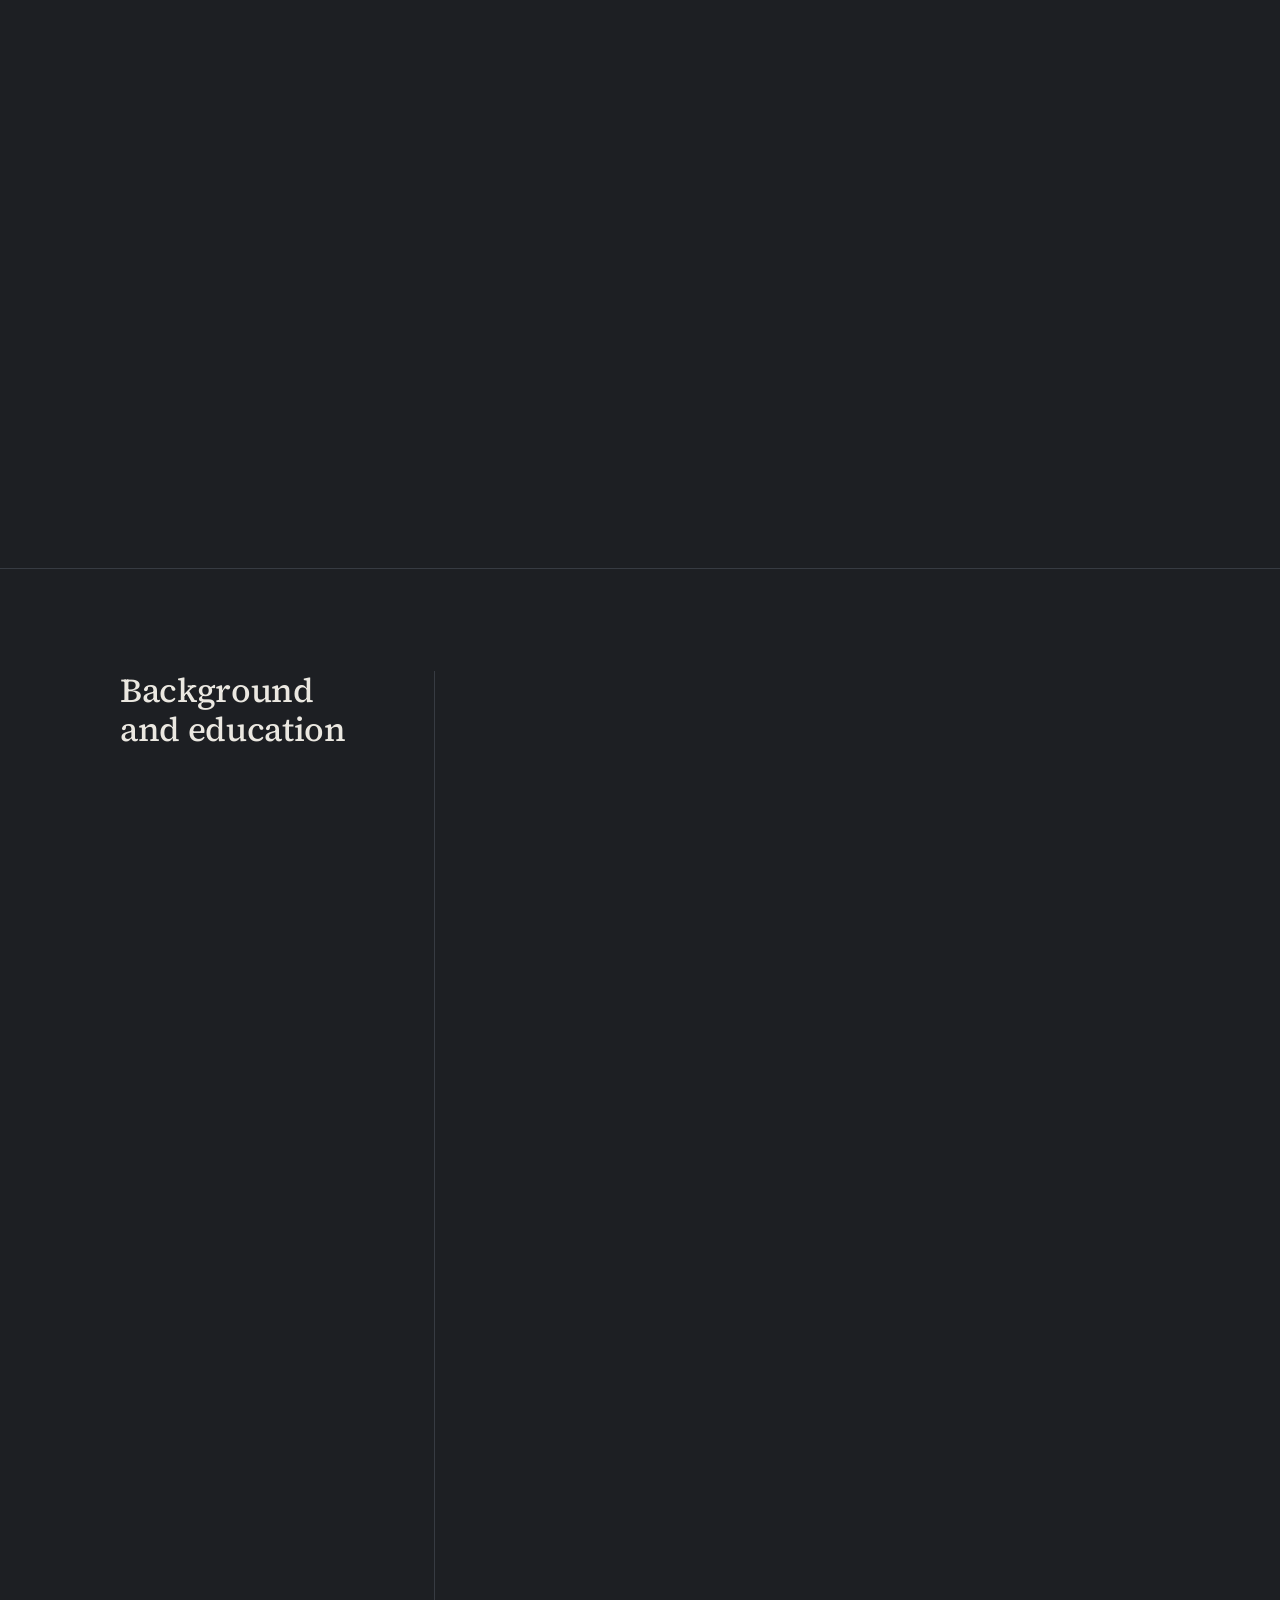
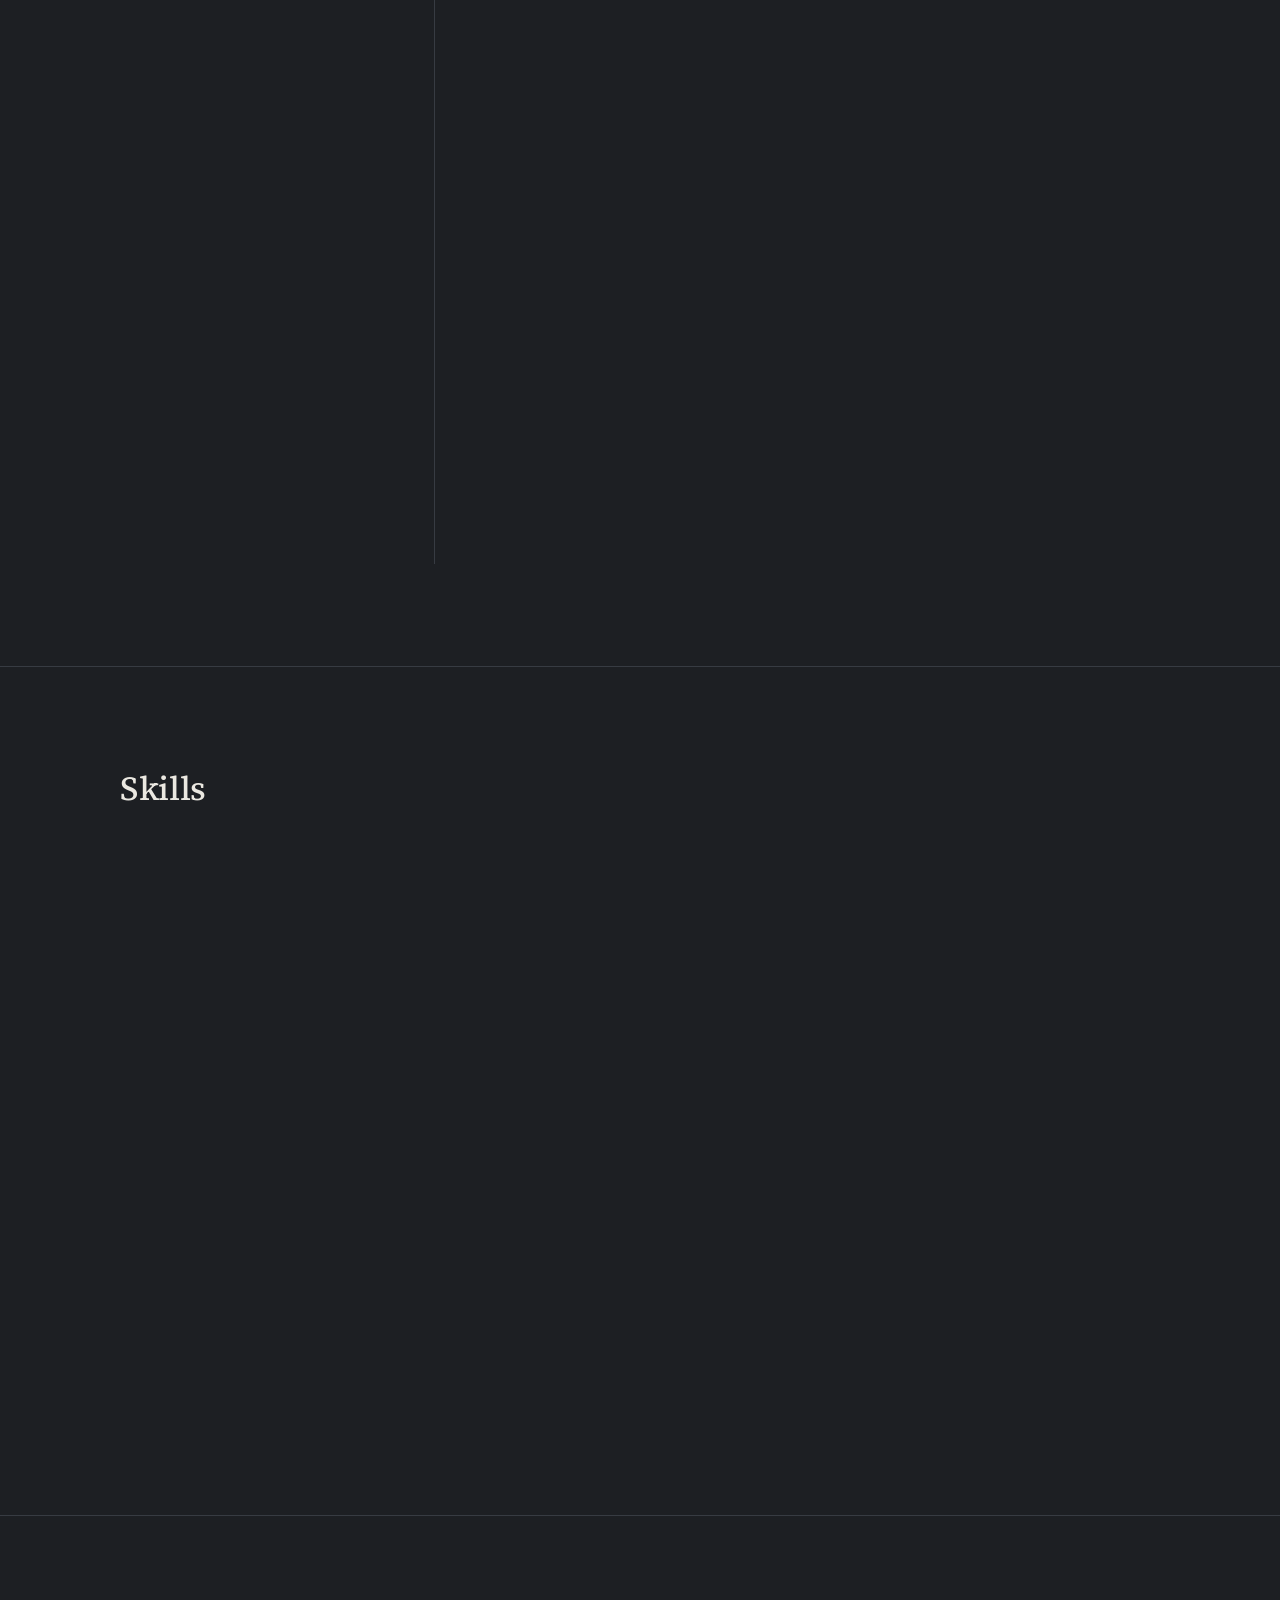
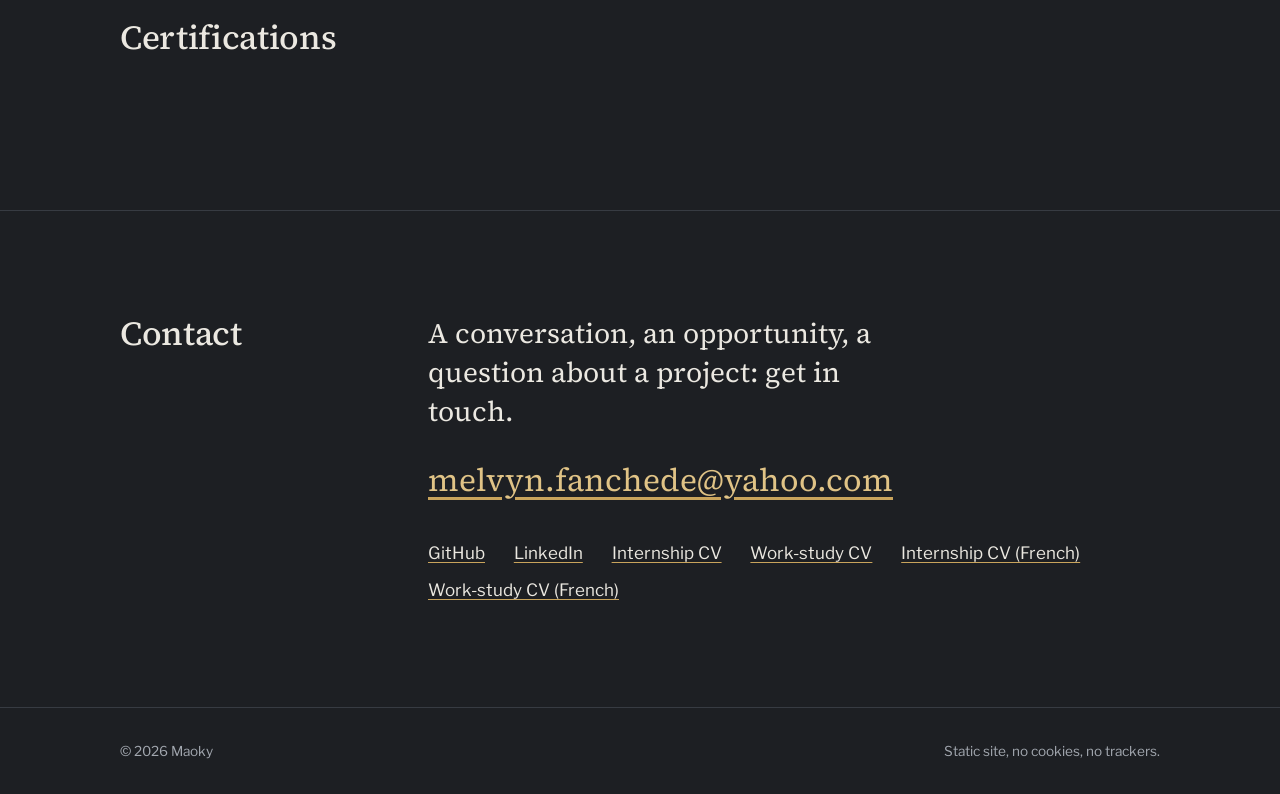
==== commit 105fdd6b: "mail en + 78200" ====
--- a/en/index.html
+++ b/en/index.html
@@ -64,7 +64,7 @@
           <dl class="facts">
             <div><dt>Location</dt><dd>Île-de-France, France</dd></div>
             <div><dt>Availability</dt><dd>Internship: May 2027 · Work-study: June 2027</dd></div>
-            <div><dt>Email</dt><dd><a href="mailto:pmaoky@yahoo.com">pmaoky@yahoo.com</a></dd></div>
+            <div><dt>Email</dt><dd><a href="mailto:melvyn.fanchede@yahoo.com">melvyn.fanchede@yahoo.com</a></dd></div>
           </dl>
         </div>
       </div>
@@ -210,7 +210,7 @@
         <div><h2>Contact</h2></div>
         <div>
           <p class="contact-lead">A conversation, an opportunity, a question about a project: get in touch.</p>
-          <p><a class="contact-mail" href="mailto:pmaoky@yahoo.com">pmaoky@yahoo.com</a></p>
+          <p><a class="contact-mail" href="mailto:melvyn.fanchede@yahoo.com">melvyn.fanchede@yahoo.com</a></p>
           <ul class="links">
             <li><a href="https://github.com/ma0ky" rel="noopener noreferrer" target="_blank">GitHub</a></li>
             <li><a href="https://www.linkedin.com/in/melvyn-fanchede-admin" rel="noopener noreferrer" target="_blank">LinkedIn</a></li>
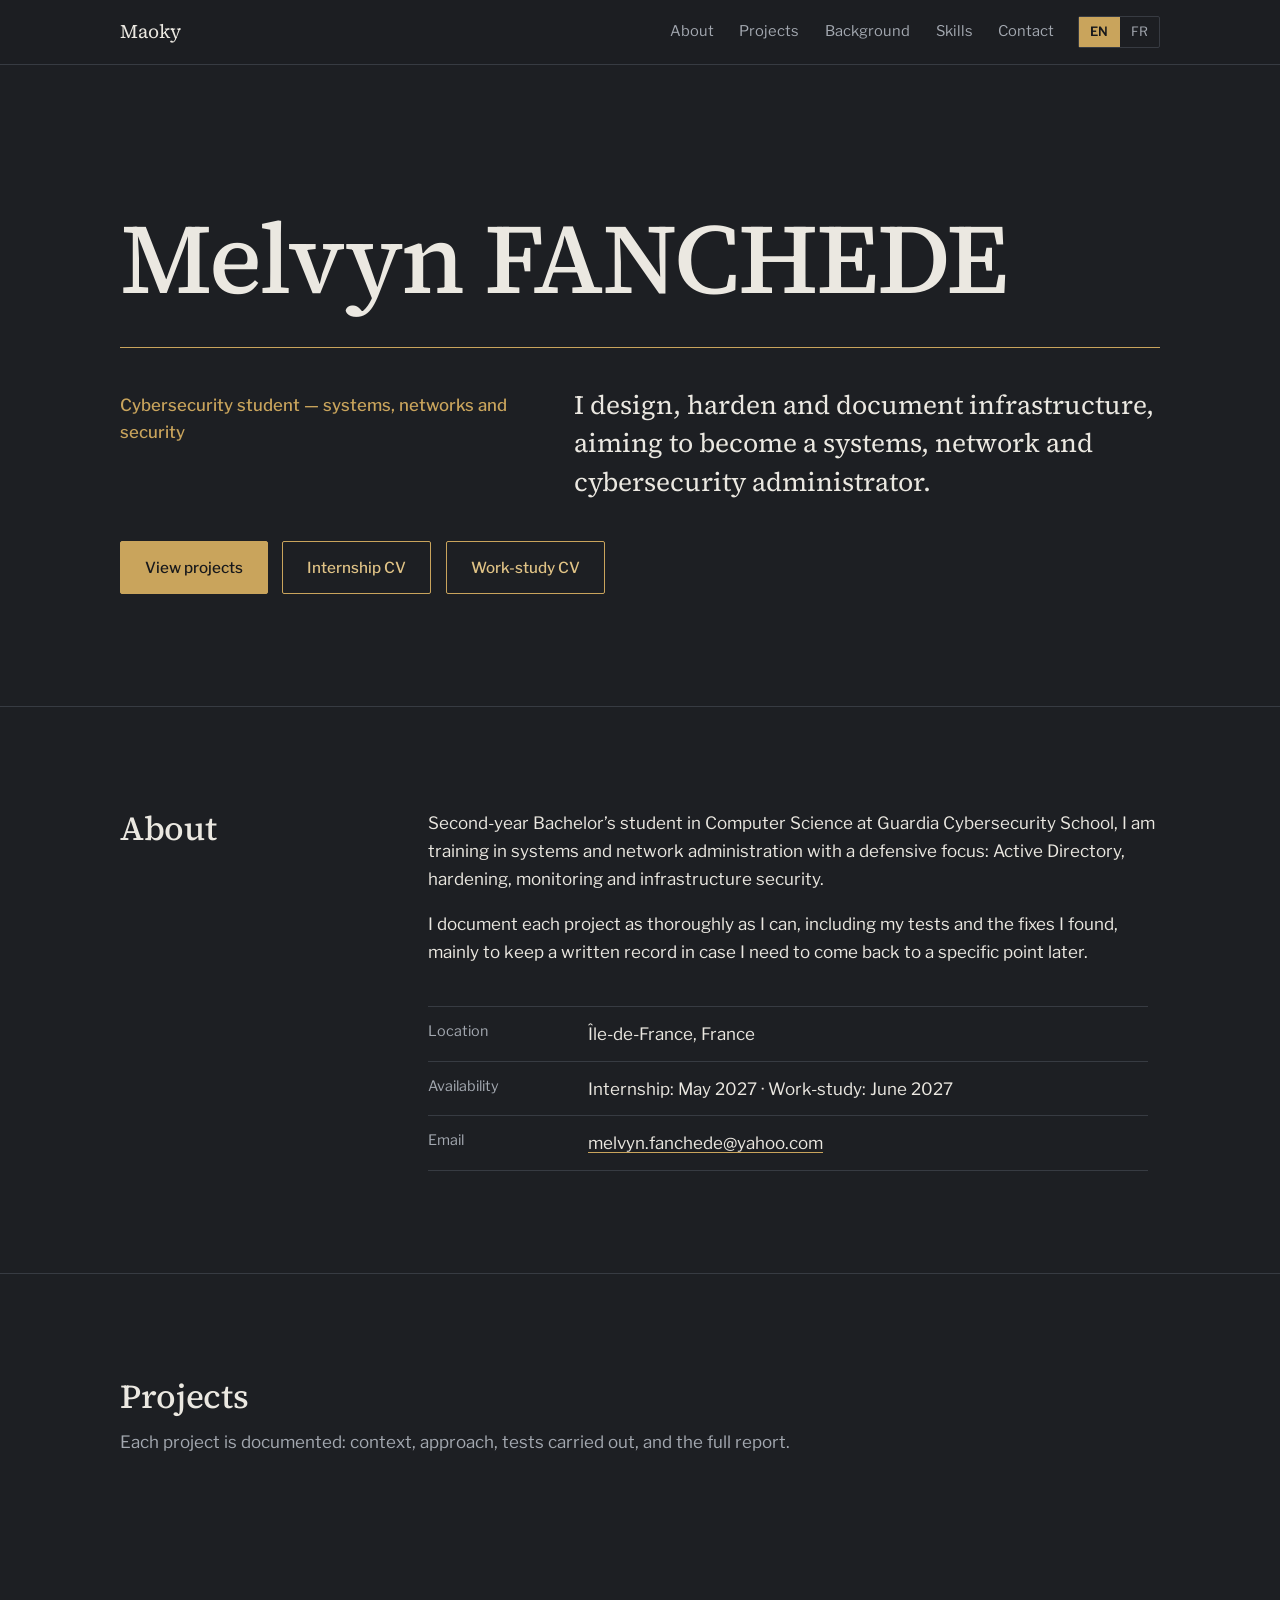
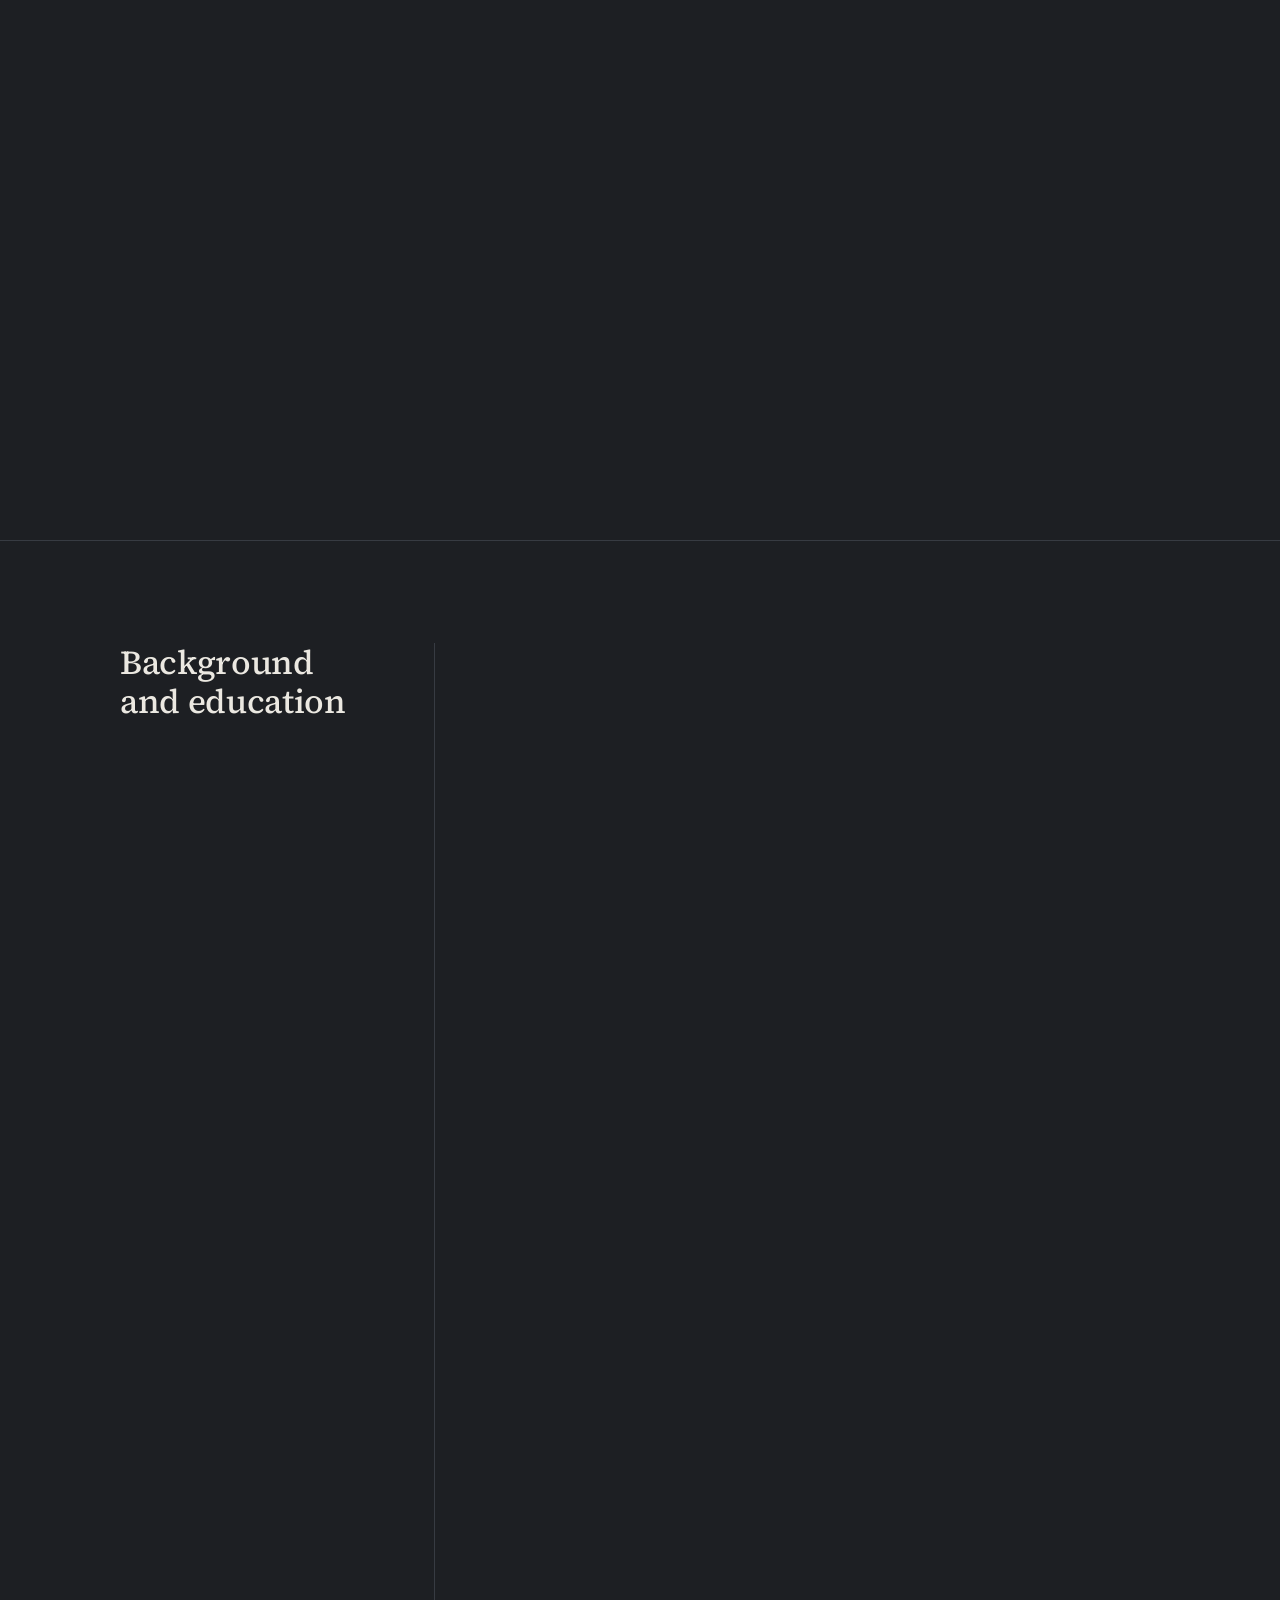
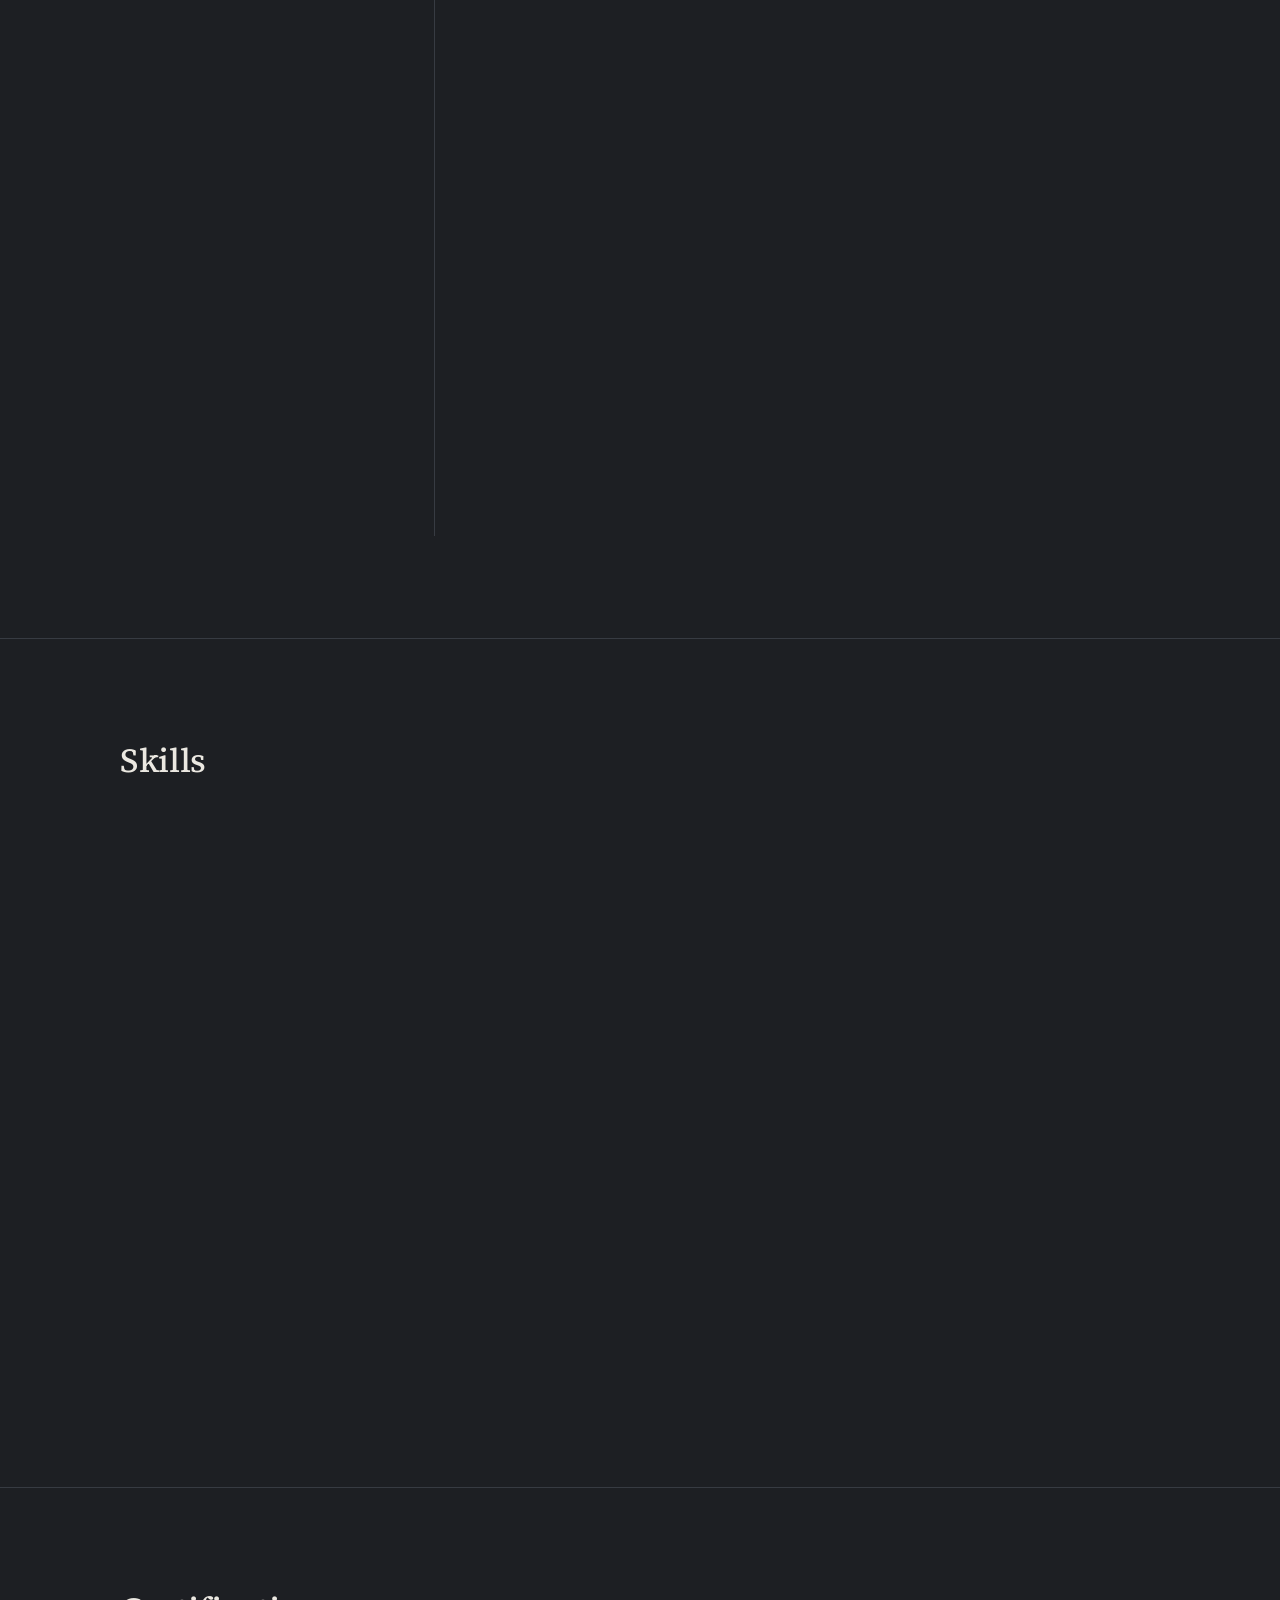
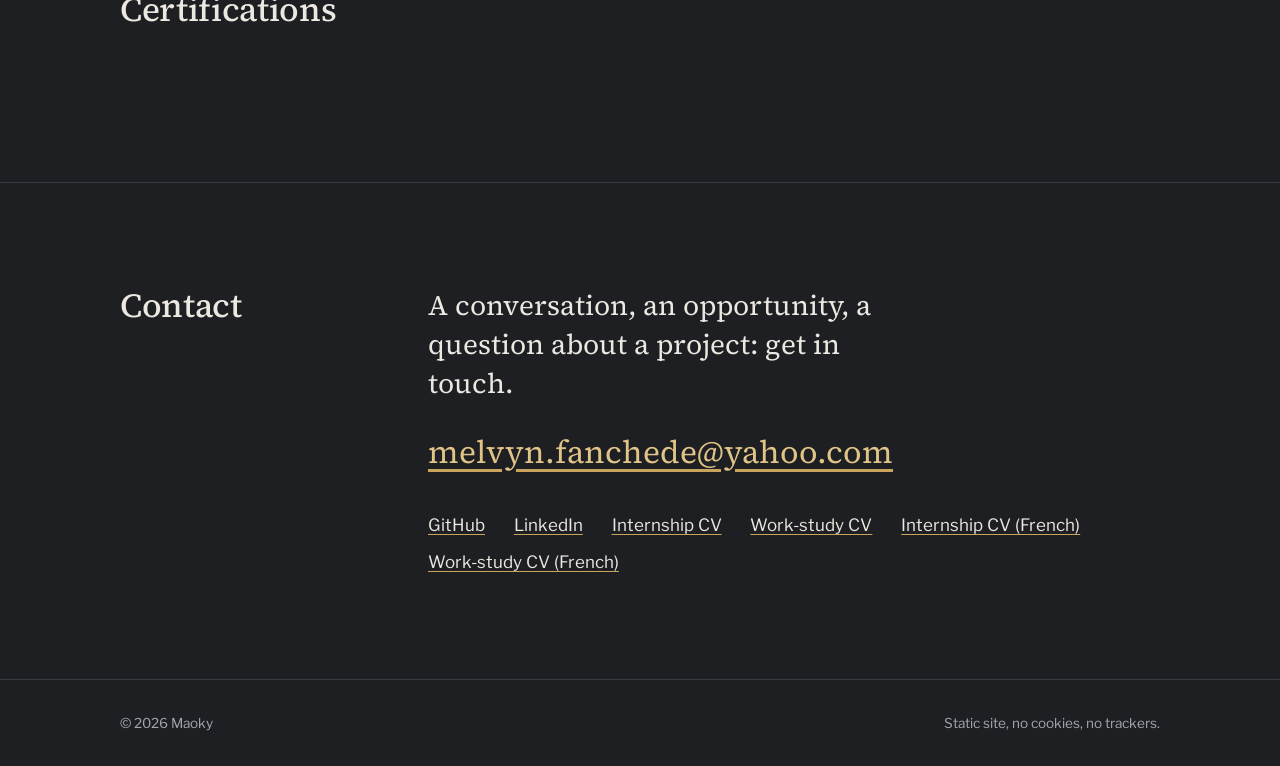
==== commit 23c85e15: "Remplace « erreurs » par « tests » et corrige « cybersécurité » Co-Authored-By: Claude Opus 5.5 <nor" ====
--- a/en/index.html
+++ b/en/index.html
@@ -60,7 +60,7 @@
         <div><h2>About</h2></div>
         <div class="about-body">
           <p class="prose">Second-year Bachelor’s student in Computer Science at Guardia Cybersecurity School, I am training in systems and network administration with a defensive focus: Active Directory, hardening, monitoring and infrastructure security.</p>
-          <p class="prose">I document each project as thoroughly as I can, including my mistakes and how I fixed them, mainly to keep a written record in case I need to come back to a specific point later.</p>
+          <p class="prose">I document each project as thoroughly as I can, including my tests and the fixes I found, mainly to keep a written record in case I need to come back to a specific point later.</p>
           <dl class="facts">
             <div><dt>Location</dt><dd>Île-de-France, France</dd></div>
             <div><dt>Availability</dt><dd>Internship: May 2027 · Work-study: June 2027</dd></div>
@@ -75,7 +75,7 @@
       <div class="wrap">
         <div class="section-head">
           <h2>Projects</h2>
-          <p class="lead">Each project is documented: context, approach, issues hit along the way, and the full report.</p>
+          <p class="lead">Each project is documented: context, approach, tests carried out, and the full report.</p>
         </div>
         <div id="projects-list" aria-live="polite">
           <noscript><p class="state">JavaScript is required to display the projects.</p></noscript>
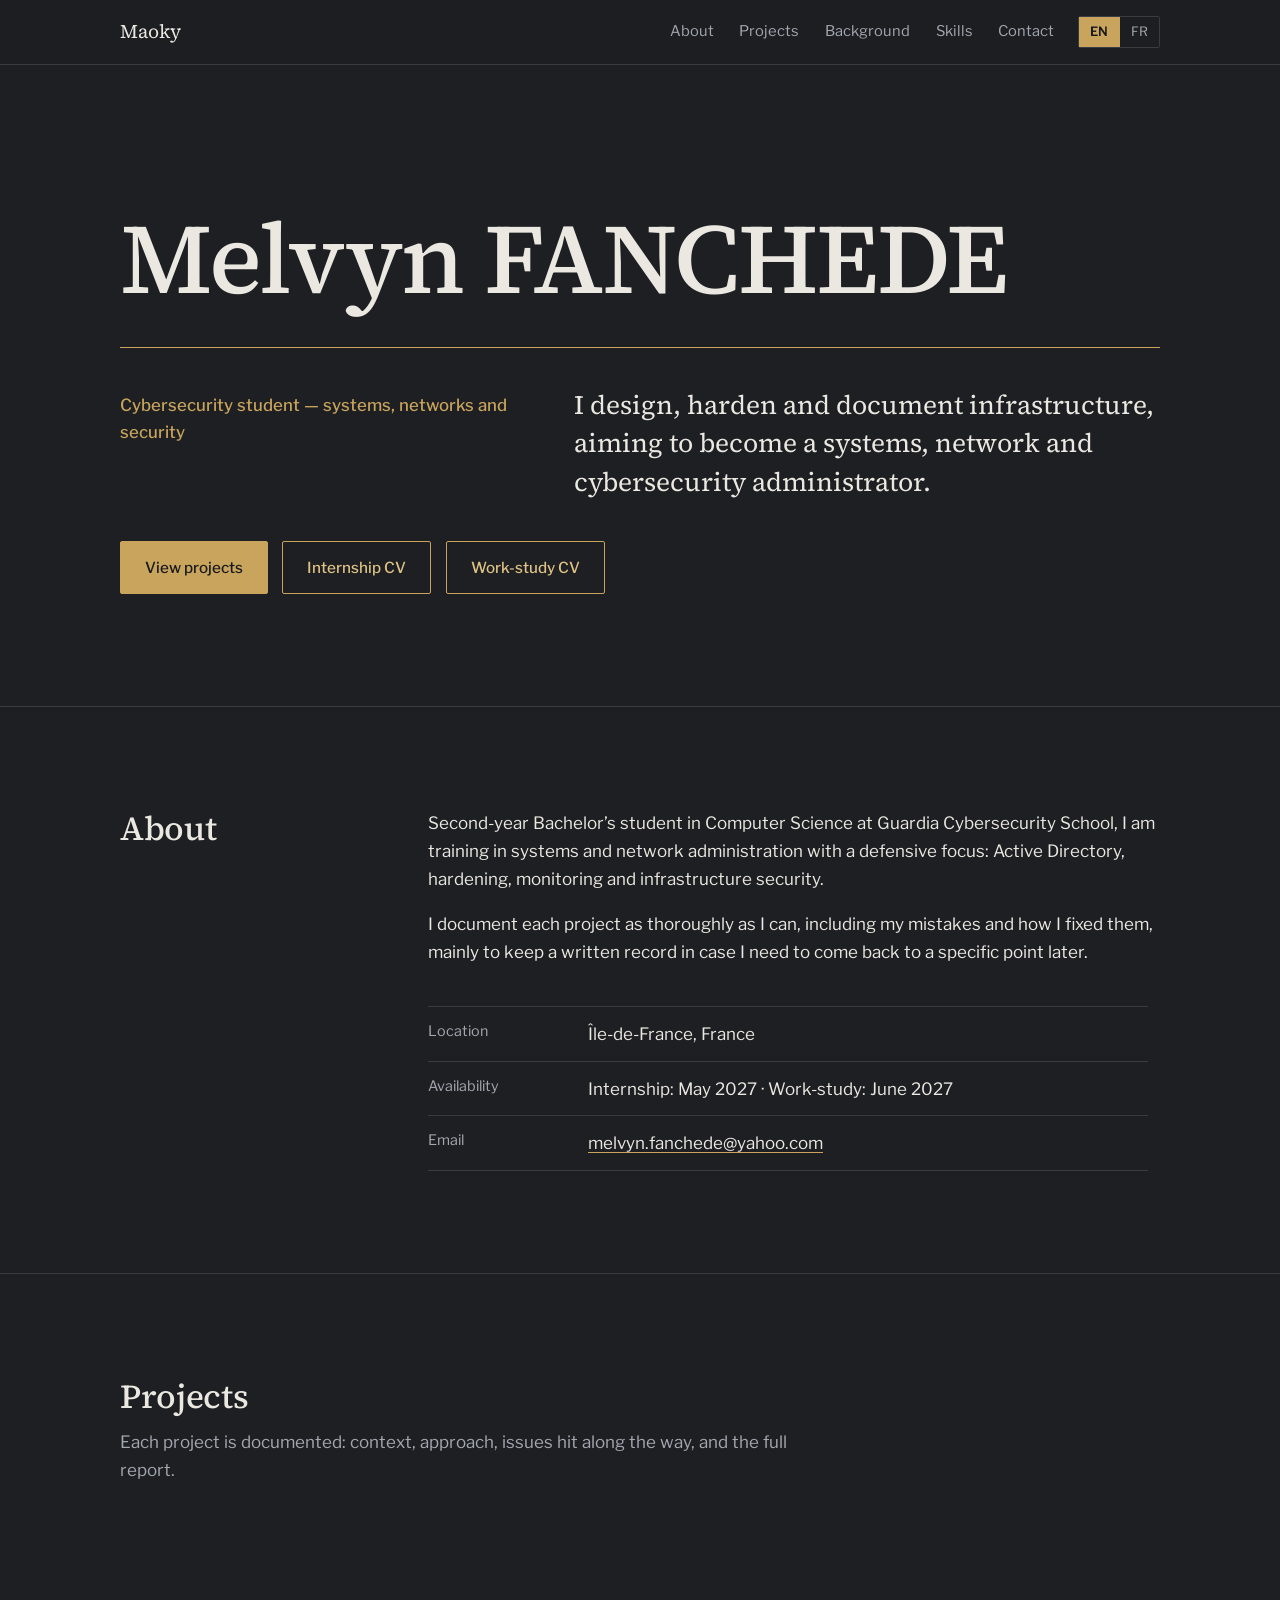
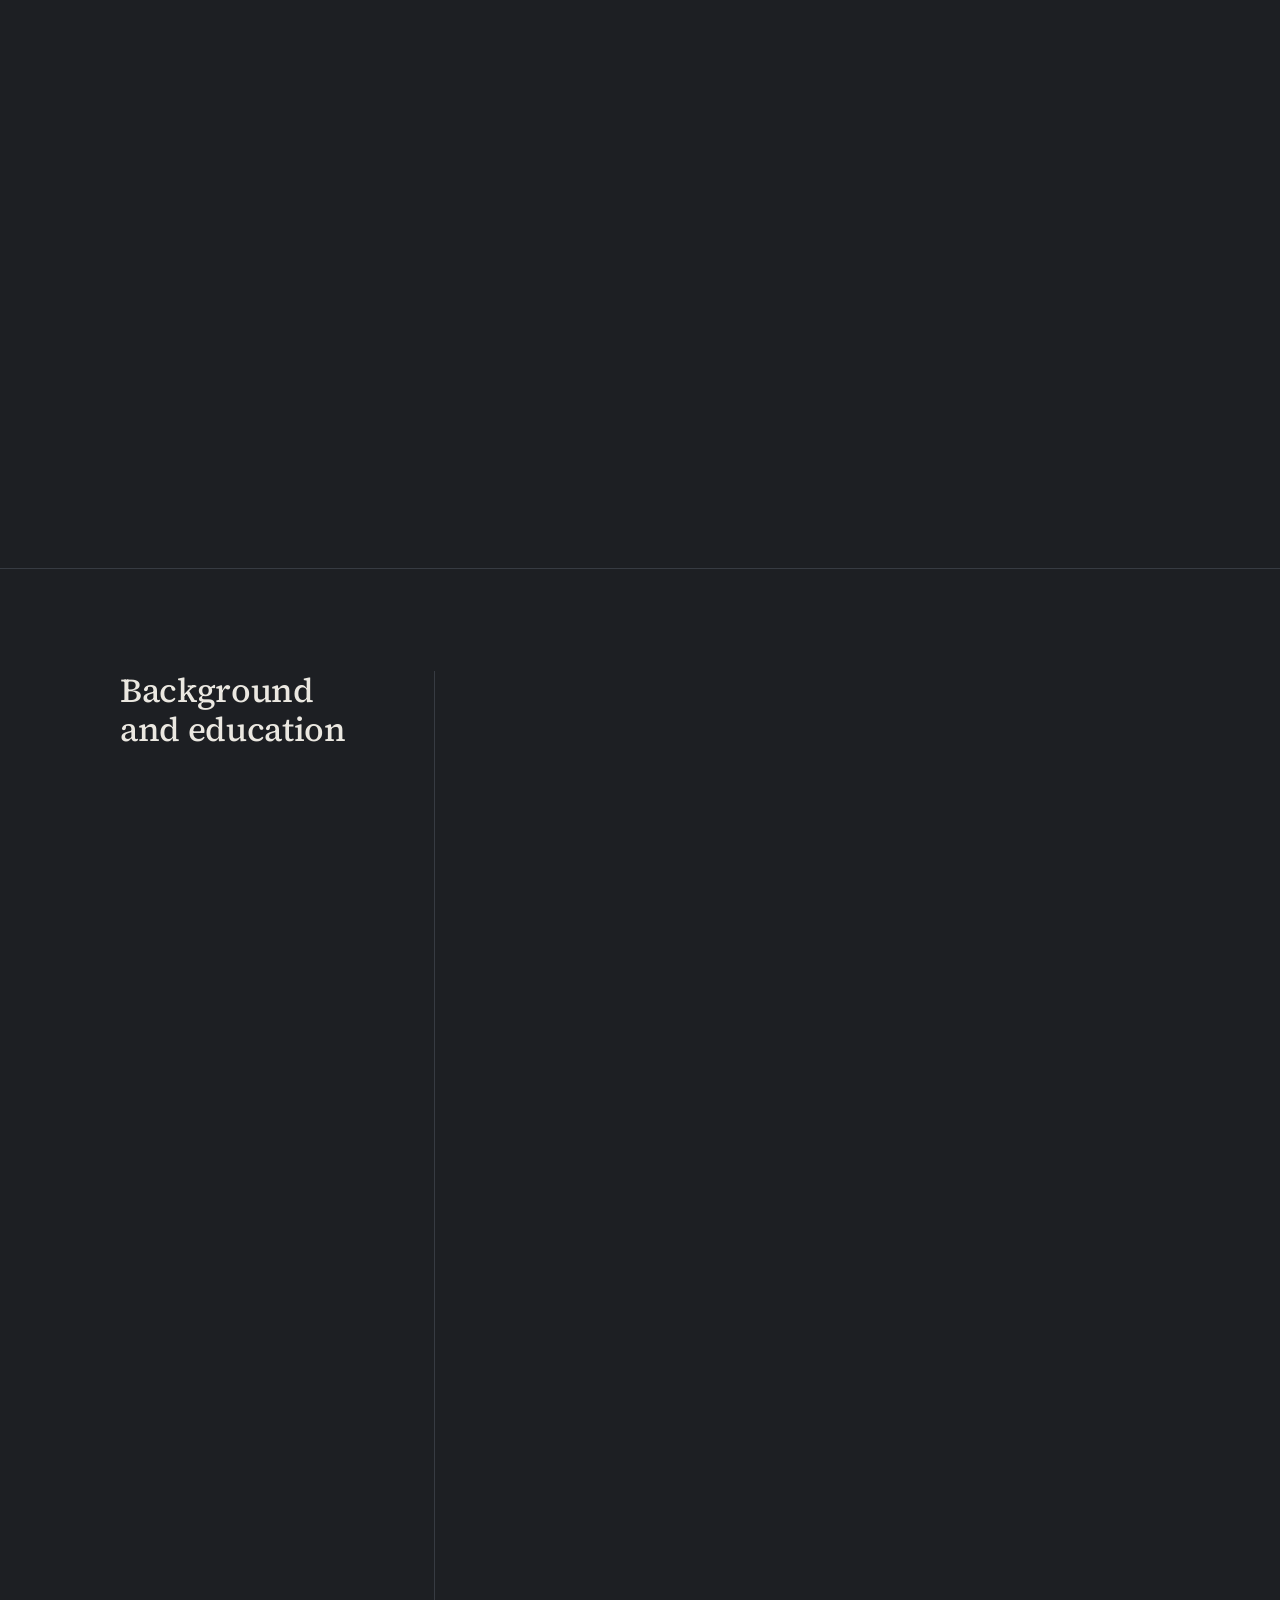
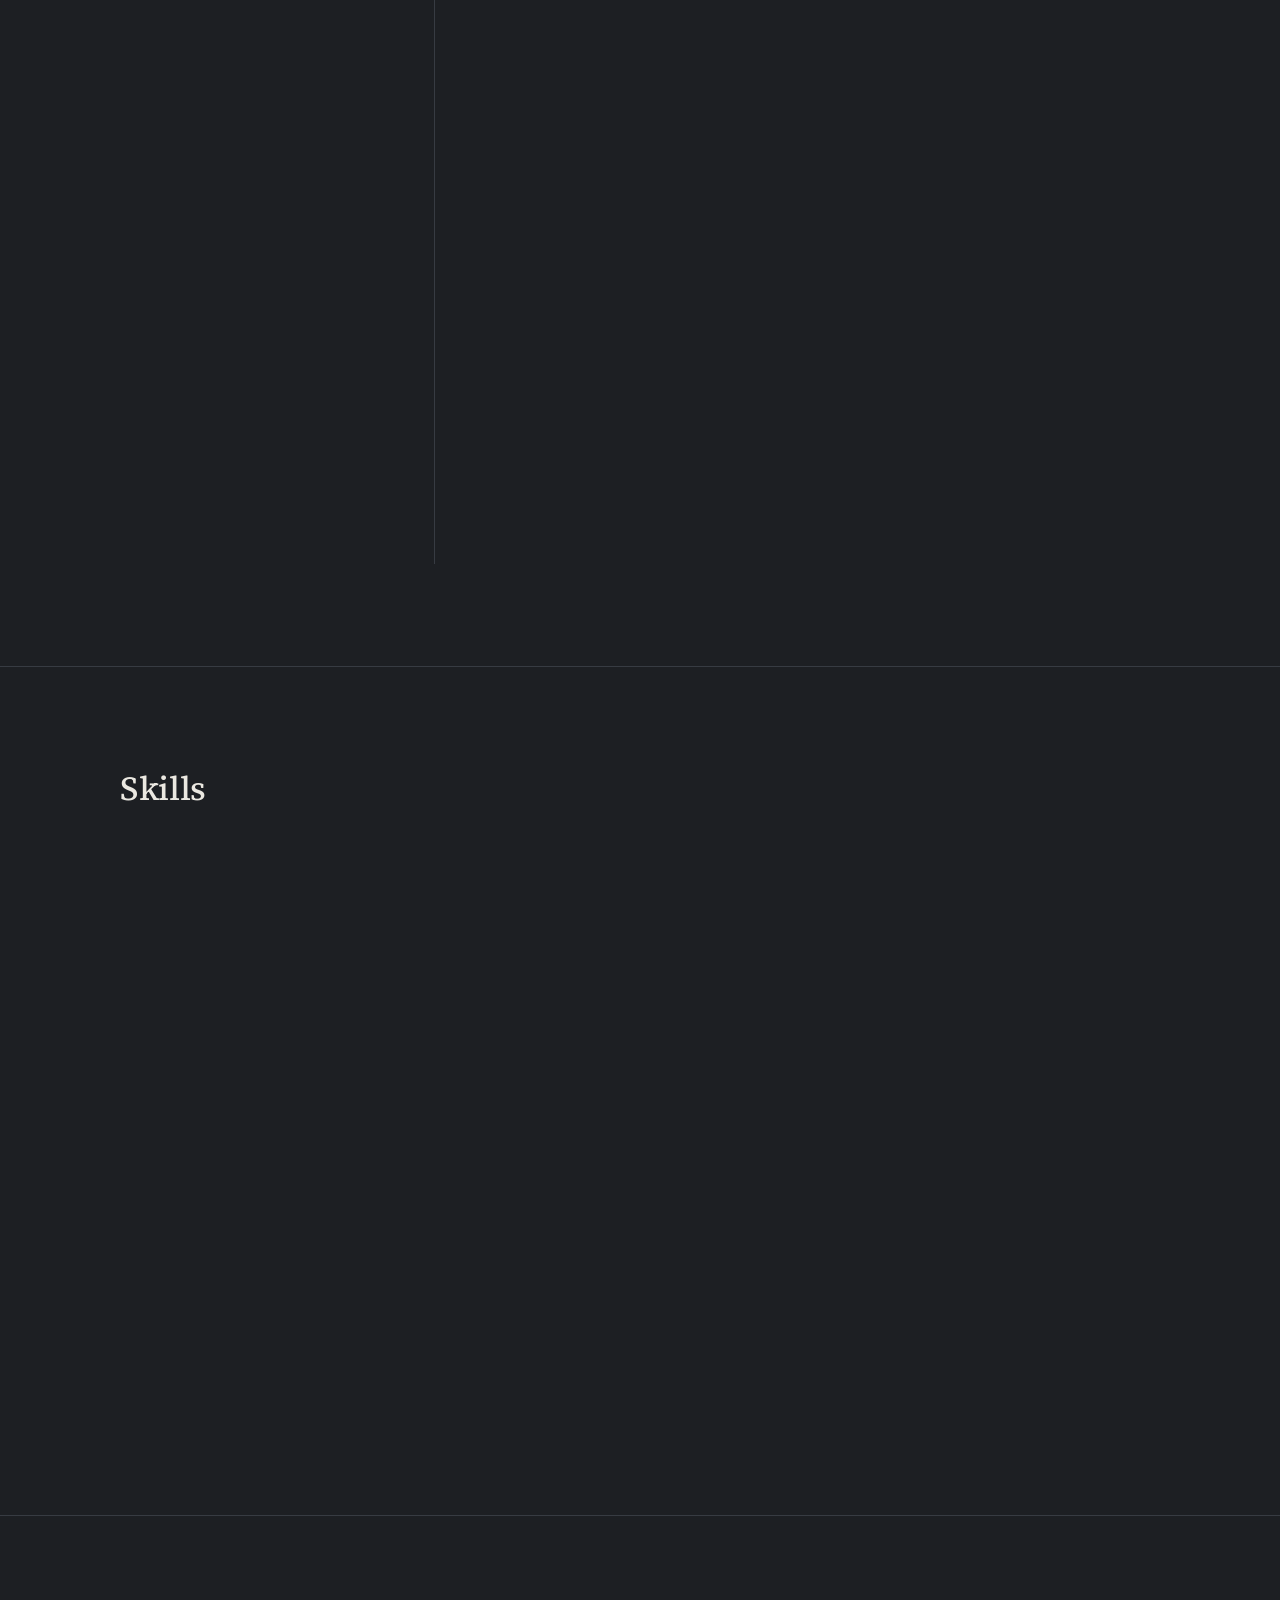
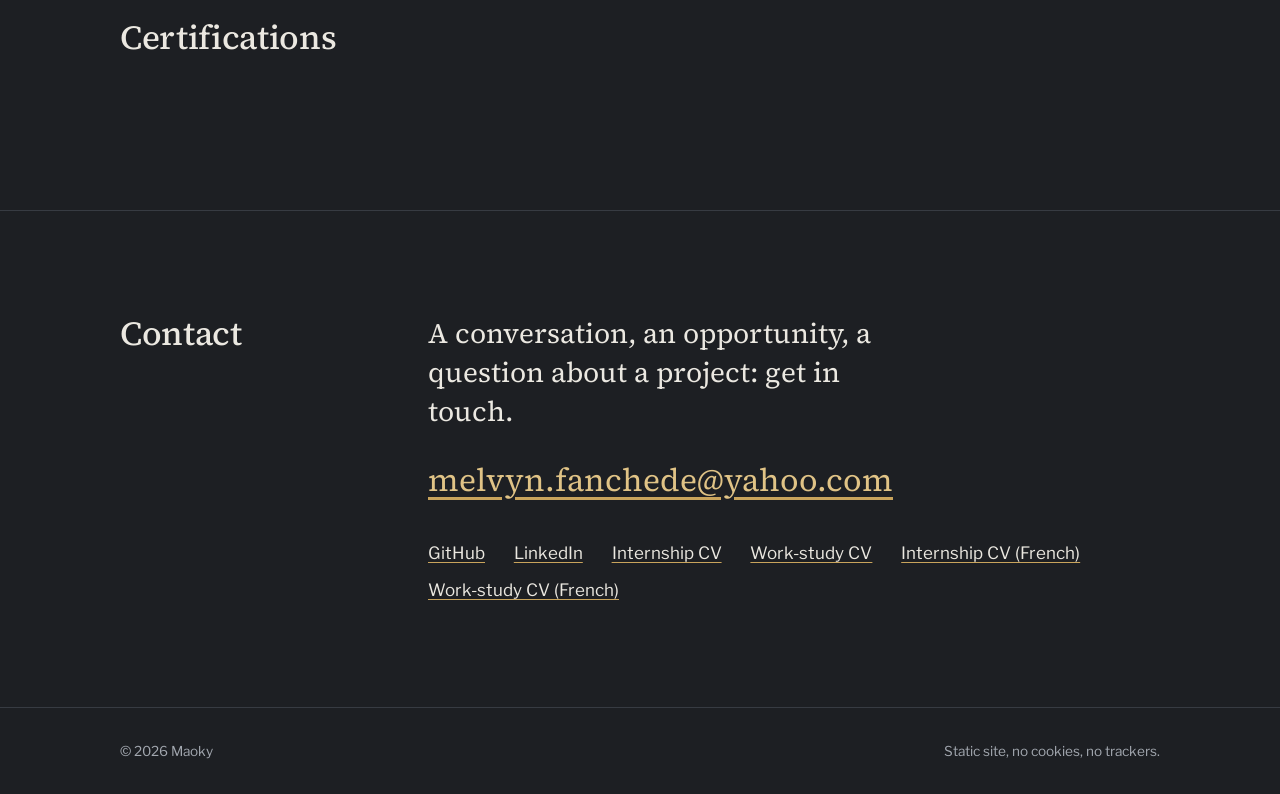
==== commit 124f5d4b: "corecV2" ====
--- a/en/index.html
+++ b/en/index.html
@@ -60,7 +60,7 @@
         <div><h2>About</h2></div>
         <div class="about-body">
           <p class="prose">Second-year Bachelor’s student in Computer Science at Guardia Cybersecurity School, I am training in systems and network administration with a defensive focus: Active Directory, hardening, monitoring and infrastructure security.</p>
-          <p class="prose">I document each project as thoroughly as I can, including my tests and the fixes I found, mainly to keep a written record in case I need to come back to a specific point later.</p>
+          <p class="prose">I document each project as thoroughly as I can, including my mistakes and how I fixed them, mainly to keep a written record in case I need to come back to a specific point later.</p>
           <dl class="facts">
             <div><dt>Location</dt><dd>Île-de-France, France</dd></div>
             <div><dt>Availability</dt><dd>Internship: May 2027 · Work-study: June 2027</dd></div>
@@ -75,7 +75,7 @@
       <div class="wrap">
         <div class="section-head">
           <h2>Projects</h2>
-          <p class="lead">Each project is documented: context, approach, tests carried out, and the full report.</p>
+          <p class="lead">Each project is documented: context, approach, issues hit along the way, and the full report.</p>
         </div>
         <div id="projects-list" aria-live="polite">
           <noscript><p class="state">JavaScript is required to display the projects.</p></noscript>
